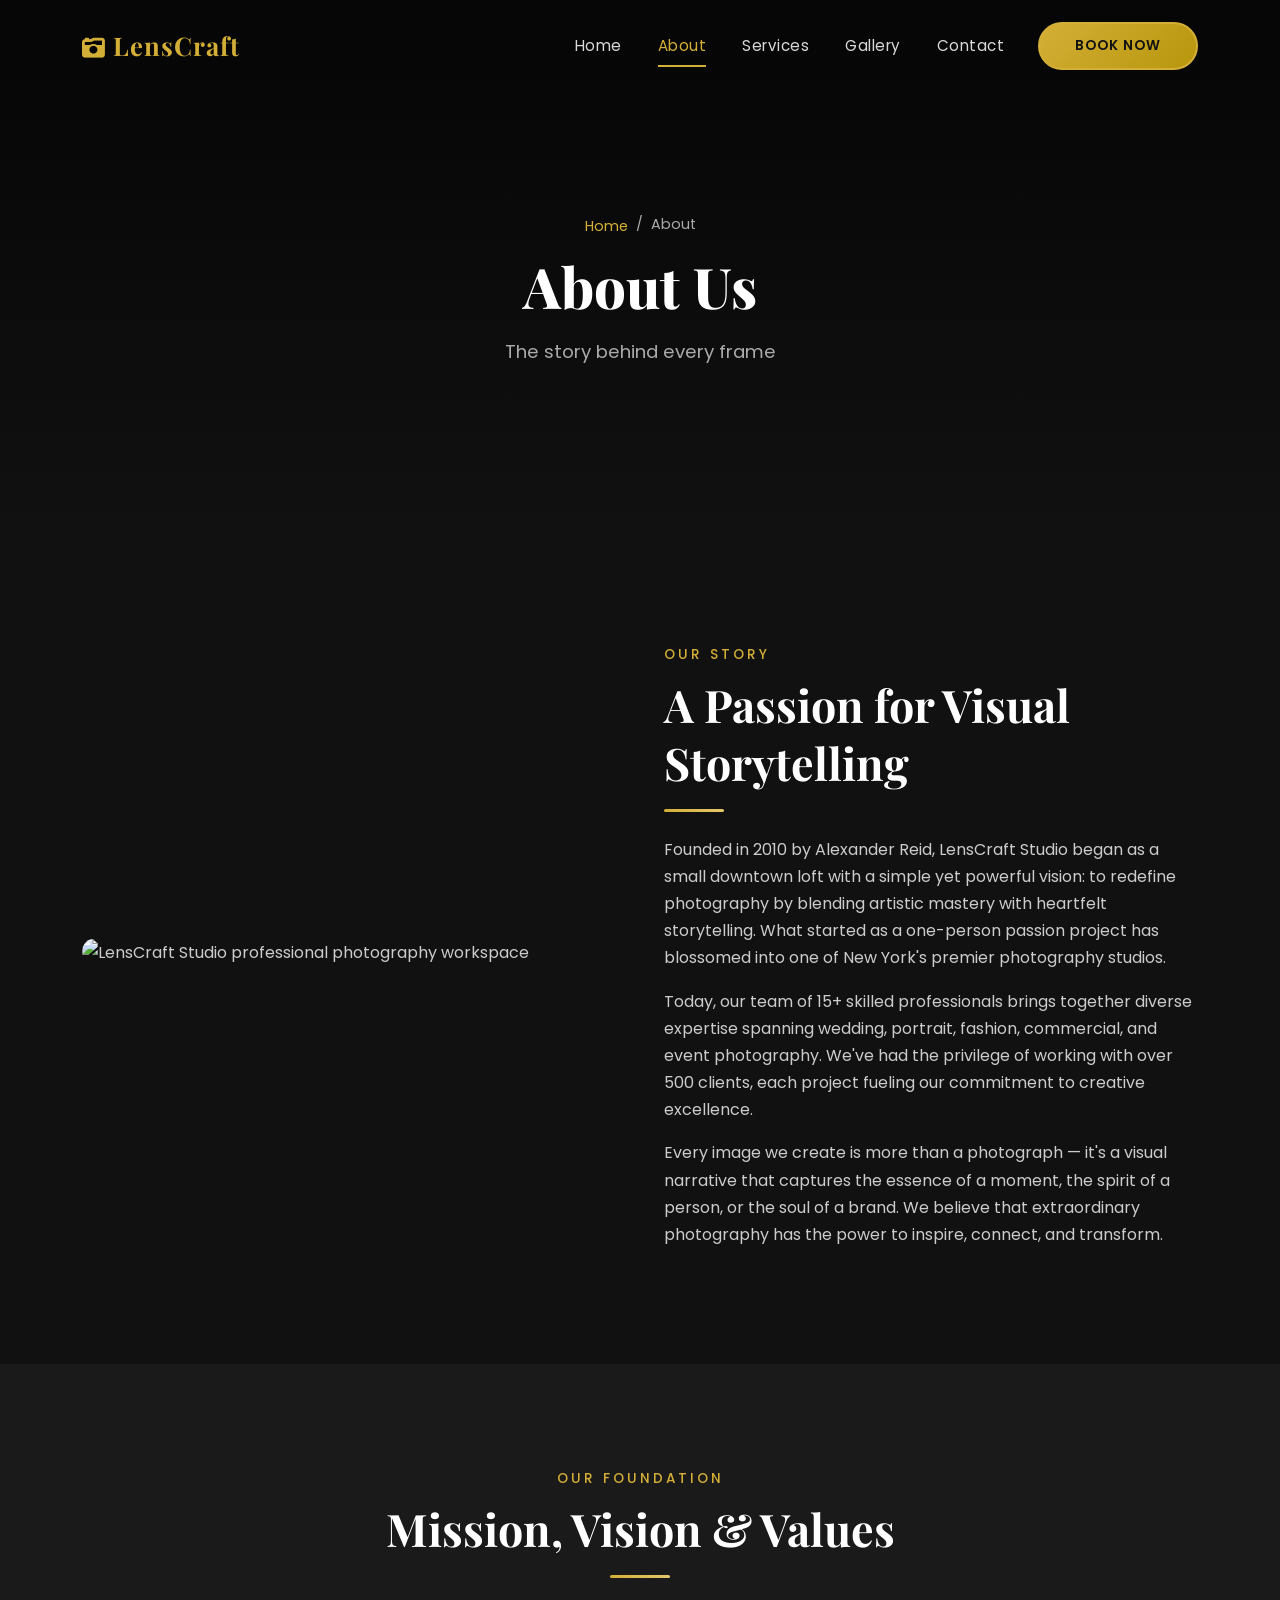
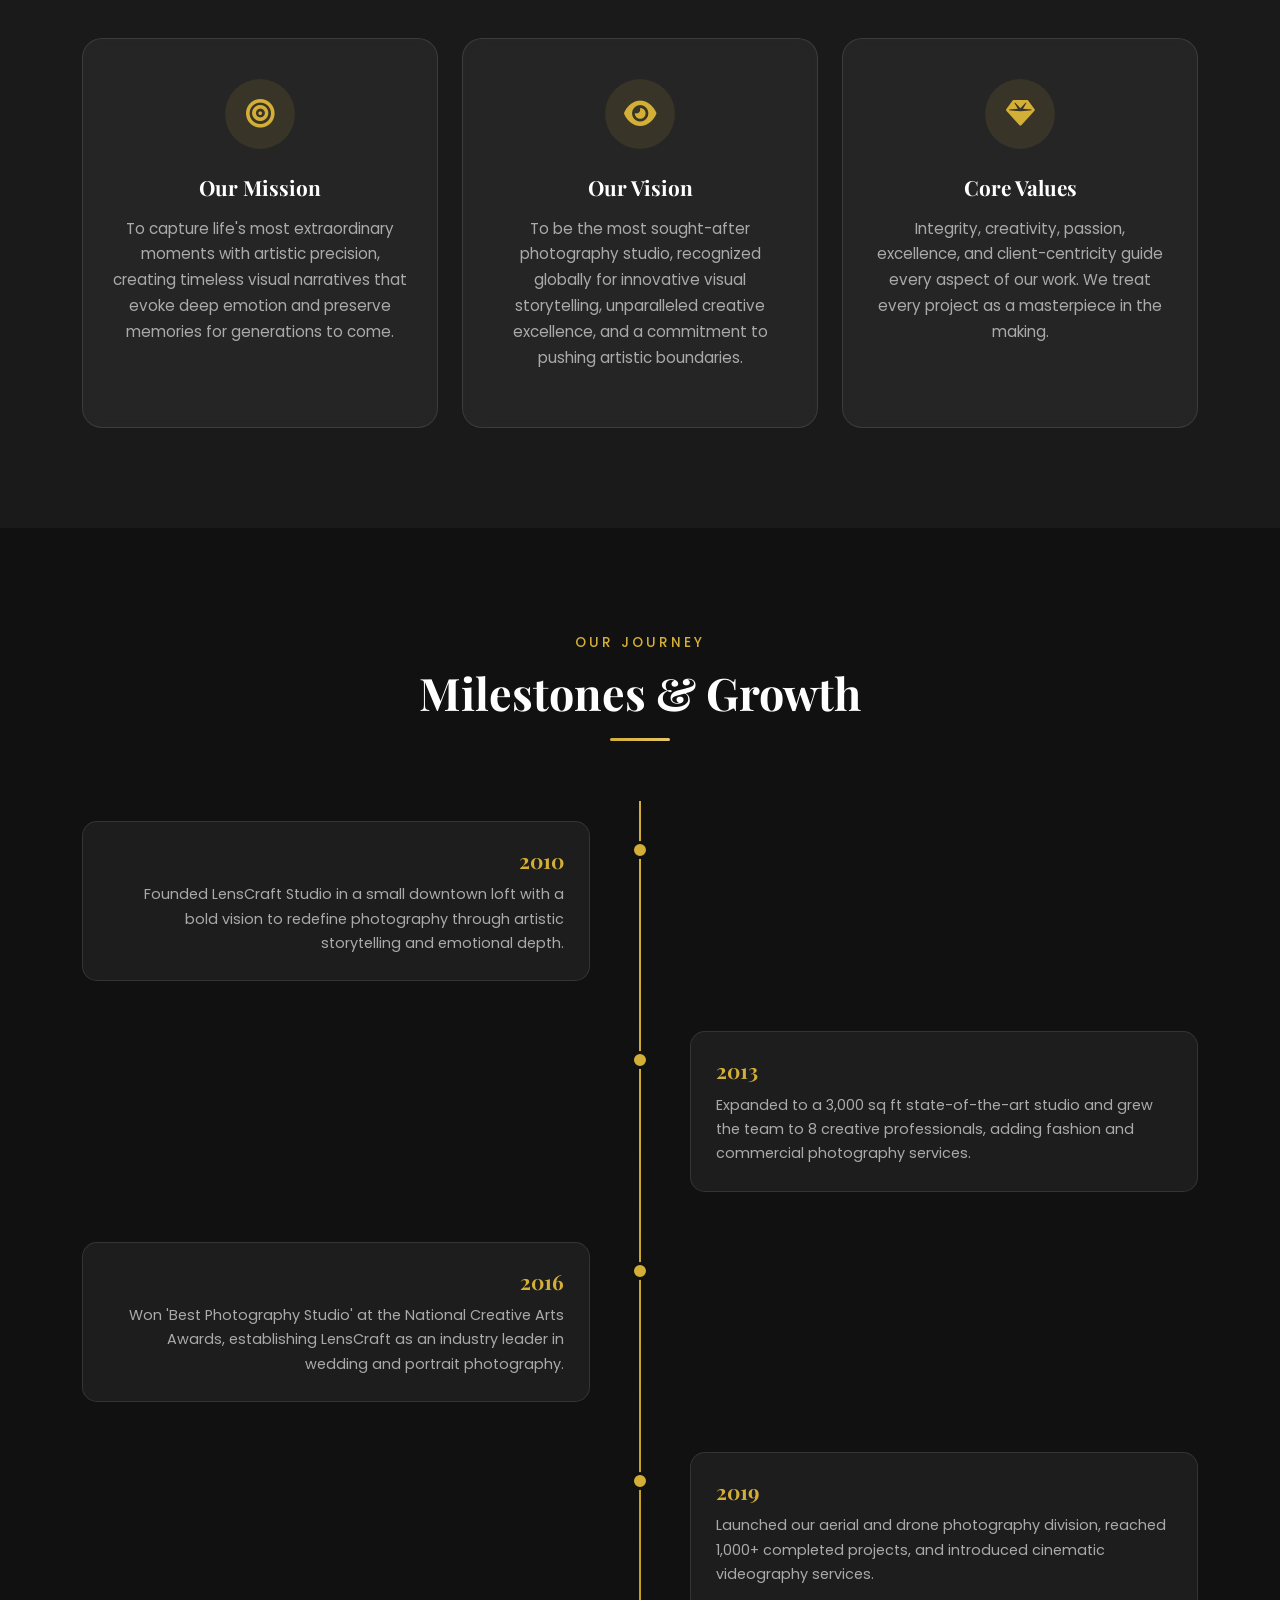
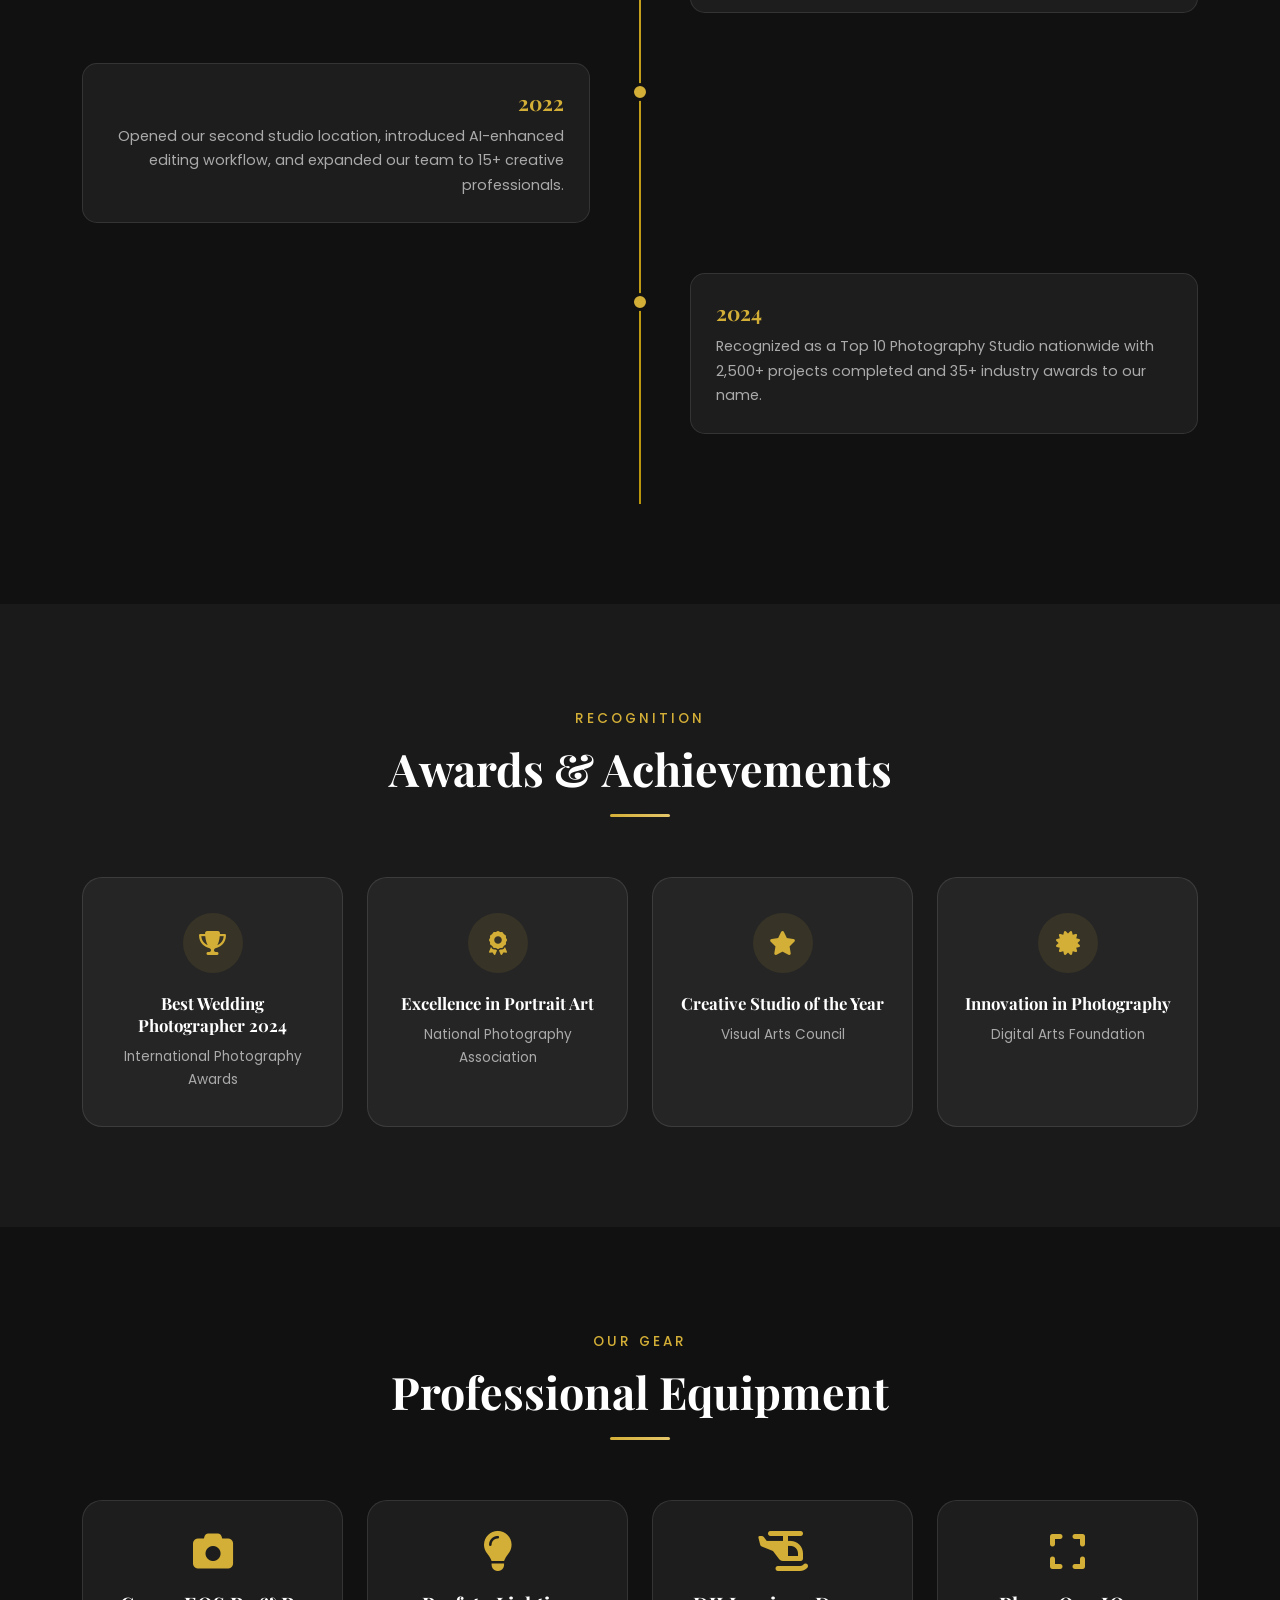
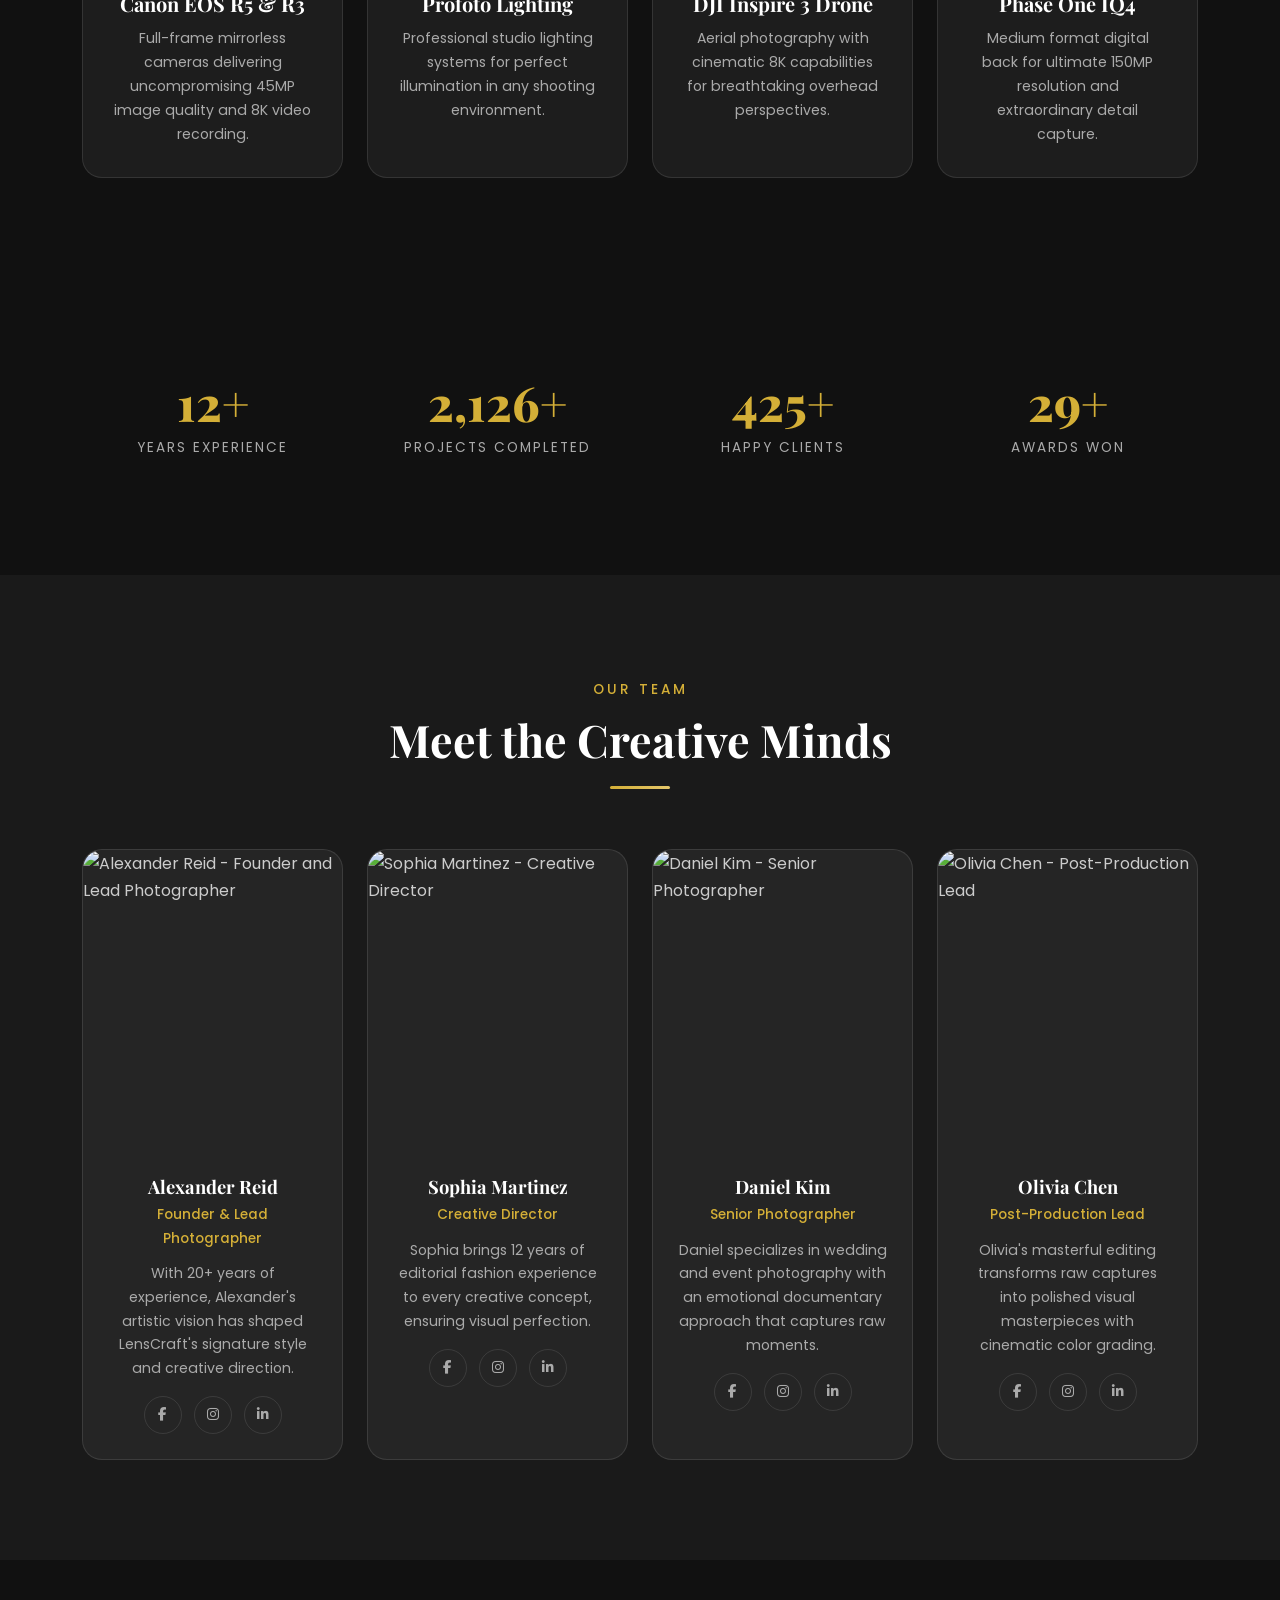
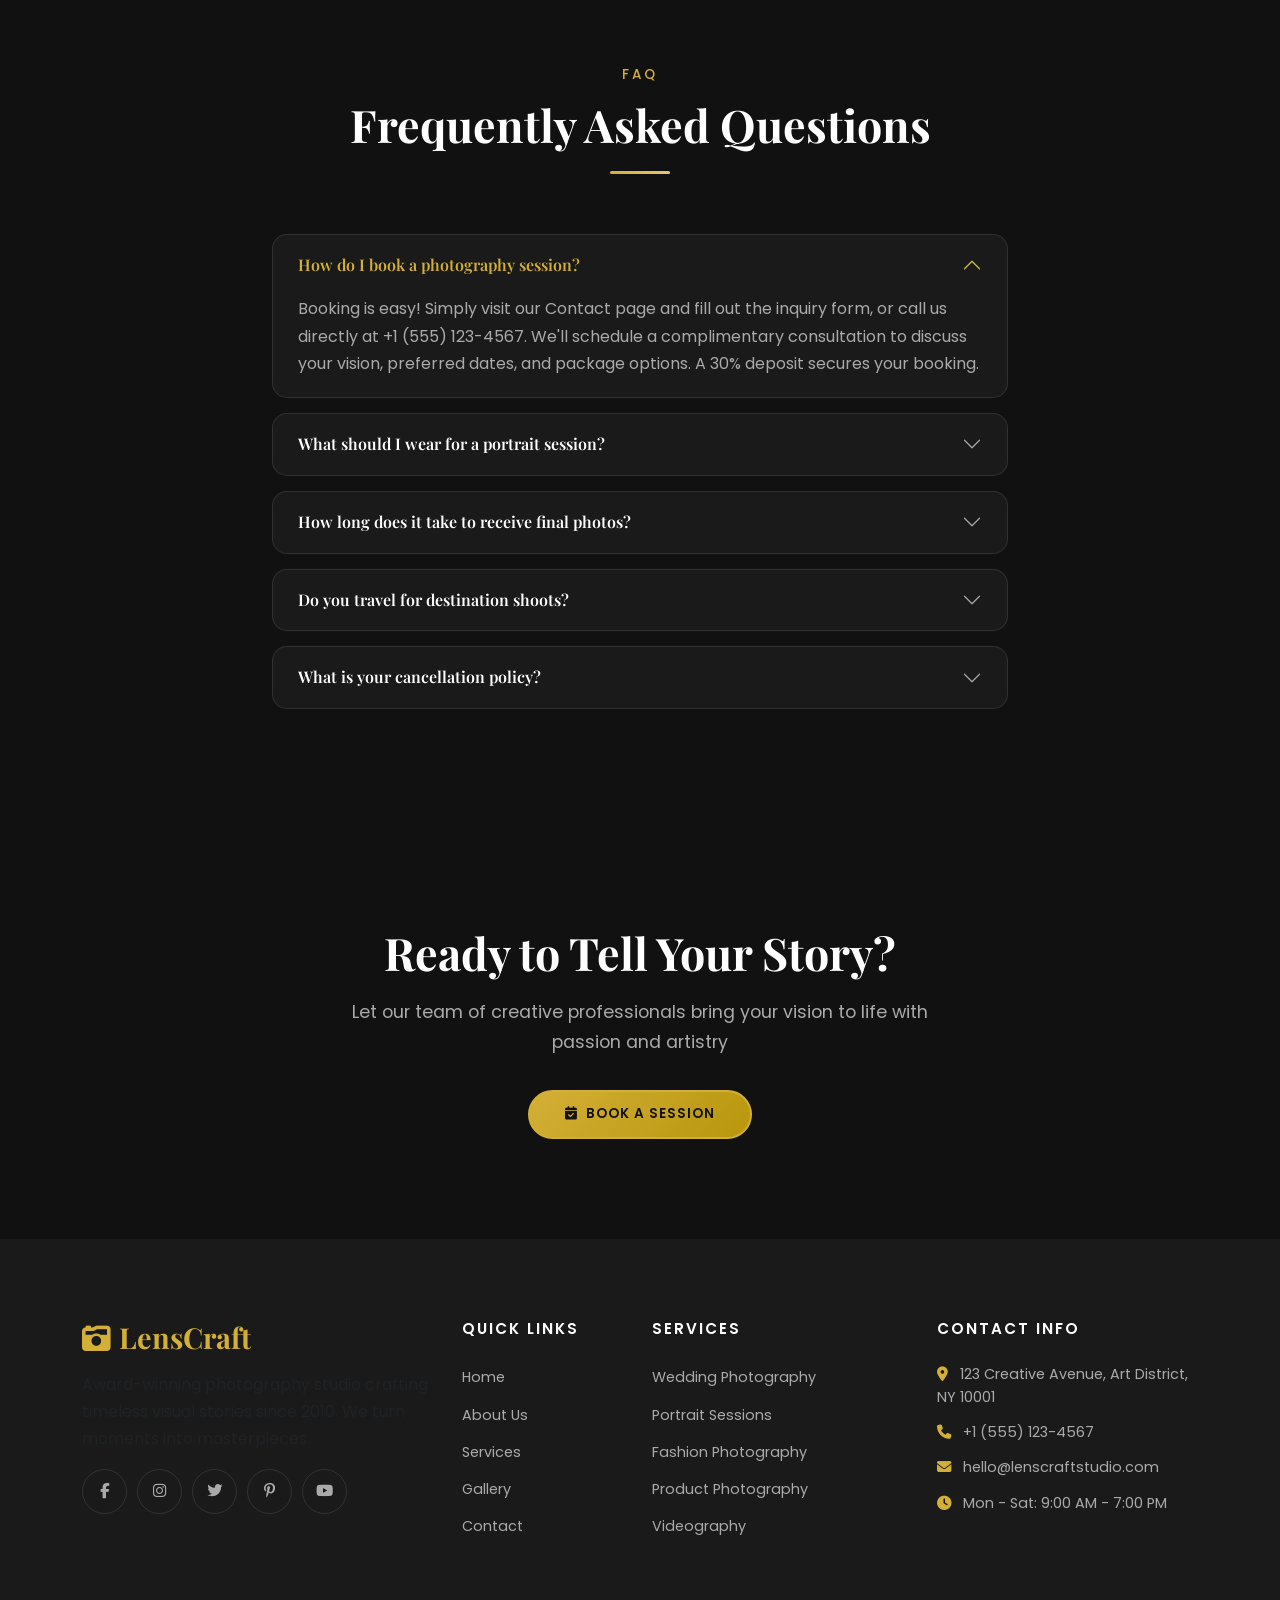
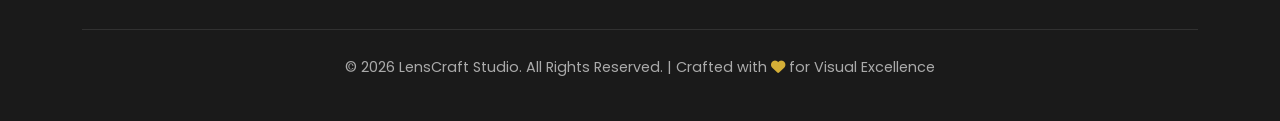
==== about.html @ 36d91181 "Initial commit" ====
<!DOCTYPE html>
<html lang="en">
<head>
    <meta charset="UTF-8">
    <meta name="viewport" content="width=device-width, initial-scale=1.0">
    <title>About Us | LensCraft Studio</title>
    <meta name="description" content="Learn about LensCraft Studio's journey, our passionate team, and our commitment to creating extraordinary visual stories through photography.">
    <meta property="og:title" content="About Us | LensCraft Studio">
    <meta property="og:description" content="Discover the passion, people, and artistry behind LensCraft Studio.">
    <meta property="og:type" content="website">
    <meta name="twitter:card" content="summary_large_image">
    <link rel="icon" type="image/png" href="images/favicon.png">
    <link href="https://cdn.jsdelivr.net/npm/bootstrap@5.3.3/dist/css/bootstrap.min.css" rel="stylesheet">
    <link href="https://cdnjs.cloudflare.com/ajax/libs/font-awesome/6.5.1/css/all.min.css" rel="stylesheet">
    <link href="https://cdn.jsdelivr.net/npm/bootstrap-icons@1.11.3/font/bootstrap-icons.min.css" rel="stylesheet">
    <link href="https://fonts.googleapis.com/css2?family=Playfair+Display:wght@400;500;600;700;800;900&family=Poppins:wght@300;400;500;600;700&display=swap" rel="stylesheet">
    <link rel="stylesheet" href="css/style.css">
    <link rel="stylesheet" href="css/responsive.css">
</head>
<body>

    <!-- Loading Screen -->
    <div id="loading-screen">
        <div class="loader-content">
            <div class="spinner"></div>
            <p class="loader-text">LensCraft Studio</p>
        </div>
    </div>

    <!-- Navigation -->
    <nav class="navbar navbar-expand-lg navbar-dark fixed-top main-navbar" id="mainNavbar">
        <div class="container">
            <a class="navbar-brand" href="index.html"><i class="fas fa-camera-retro me-2"></i>LensCraft</a>
            <button class="navbar-toggler border-0" type="button" data-bs-toggle="collapse" data-bs-target="#navbarNav" aria-controls="navbarNav" aria-expanded="false" aria-label="Toggle navigation">
                <span class="navbar-toggler-icon"></span>
            </button>
            <div class="collapse navbar-collapse" id="navbarNav">
                <ul class="navbar-nav ms-auto me-lg-3">
                    <li class="nav-item"><a class="nav-link" href="index.html">Home</a></li>
                    <li class="nav-item"><a class="nav-link" href="about.html">About</a></li>
                    <li class="nav-item"><a class="nav-link" href="services.html">Services</a></li>
                    <li class="nav-item"><a class="nav-link" href="gallery.html">Gallery</a></li>
                    <li class="nav-item"><a class="nav-link" href="contact.html">Contact</a></li>
                </ul>
                <a href="contact.html" class="btn btn-gold">Book Now</a>
            </div>
        </div>
    </nav>

    <!-- ======================== Page Hero ======================== -->
    <section class="page-hero" style="background-image: url('https://images.unsplash.com/photo-1554048612-b6a482bc67e5?w=1920&q=80');" aria-label="About page hero">
        <div class="hero-overlay"></div>
        <div class="hero-content">
            <nav class="page-breadcrumb" aria-label="Breadcrumb">
                <ol class="breadcrumb">
                    <li class="breadcrumb-item"><a href="index.html">Home</a></li>
                    <li class="breadcrumb-item active" aria-current="page">About</li>
                </ol>
            </nav>
            <h1 class="hero-title reveal">About Us</h1>
            <p class="hero-subtitle reveal reveal-delay-1">The story behind every frame</p>
        </div>
    </section>

    <!-- ======================== Studio Story ======================== -->
    <section class="section-padding">
        <div class="container">
            <div class="row align-items-center g-5">
                <div class="col-lg-6 reveal">
                    <div class="img-zoom-container">
                        <img src="https://images.unsplash.com/photo-1574717024653-61fd2cf4d44d?w=800&q=80" alt="LensCraft Studio professional photography workspace" class="img-fluid rounded">
                    </div>
                </div>
                <div class="col-lg-6 reveal reveal-delay-1">
                    <p class="section-subtitle">OUR STORY</p>
                    <h2 class="section-title">A Passion for Visual Storytelling</h2>
                    <div class="section-divider" style="margin: 15px 0;"></div>
                    <p class="mt-4">Founded in 2010 by Alexander Reid, LensCraft Studio began as a small downtown loft with a simple yet powerful vision: to redefine photography by blending artistic mastery with heartfelt storytelling. What started as a one-person passion project has blossomed into one of New York's premier photography studios.</p>
                    <p>Today, our team of 15+ skilled professionals brings together diverse expertise spanning wedding, portrait, fashion, commercial, and event photography. We've had the privilege of working with over 500 clients, each project fueling our commitment to creative excellence.</p>
                    <p>Every image we create is more than a photograph — it's a visual narrative that captures the essence of a moment, the spirit of a person, or the soul of a brand. We believe that extraordinary photography has the power to inspire, connect, and transform.</p>
                </div>
            </div>
        </div>
    </section>

    <!-- ======================== Mission, Vision, Values ======================== -->
    <section class="section-padding bg-darker-section">
        <div class="container">
            <div class="section-header">
                <p class="section-subtitle reveal">OUR FOUNDATION</p>
                <h2 class="section-title reveal">Mission, Vision & Values</h2>
                <div class="section-divider reveal"></div>
            </div>
            <div class="row g-4">
                <div class="col-lg-4 reveal reveal-delay-1">
                    <div class="glass-card text-center">
                        <div class="card-icon mx-auto"><i class="fas fa-bullseye"></i></div>
                        <h5>Our Mission</h5>
                        <p>To capture life's most extraordinary moments with artistic precision, creating timeless visual narratives that evoke deep emotion and preserve memories for generations to come.</p>
                    </div>
                </div>
                <div class="col-lg-4 reveal reveal-delay-2">
                    <div class="glass-card text-center">
                        <div class="card-icon mx-auto"><i class="fas fa-eye"></i></div>
                        <h5>Our Vision</h5>
                        <p>To be the most sought-after photography studio, recognized globally for innovative visual storytelling, unparalleled creative excellence, and a commitment to pushing artistic boundaries.</p>
                    </div>
                </div>
                <div class="col-lg-4 reveal reveal-delay-3">
                    <div class="glass-card text-center">
                        <div class="card-icon mx-auto"><i class="fas fa-gem"></i></div>
                        <h5>Core Values</h5>
                        <p>Integrity, creativity, passion, excellence, and client-centricity guide every aspect of our work. We treat every project as a masterpiece in the making.</p>
                    </div>
                </div>
            </div>
        </div>
    </section>

    <!-- ======================== Company Timeline ======================== -->
    <section class="section-padding">
        <div class="container">
            <div class="section-header">
                <p class="section-subtitle reveal">OUR JOURNEY</p>
                <h2 class="section-title reveal">Milestones & Growth</h2>
                <div class="section-divider reveal"></div>
            </div>
            <div class="timeline">
                <div class="timeline-item reveal">
                    <div class="timeline-dot"></div>
                    <div class="timeline-content">
                        <h4 class="timeline-year">2010</h4>
                        <p>Founded LensCraft Studio in a small downtown loft with a bold vision to redefine photography through artistic storytelling and emotional depth.</p>
                    </div>
                </div>
                <div class="timeline-item reveal">
                    <div class="timeline-dot"></div>
                    <div class="timeline-content">
                        <h4 class="timeline-year">2013</h4>
                        <p>Expanded to a 3,000 sq ft state-of-the-art studio and grew the team to 8 creative professionals, adding fashion and commercial photography services.</p>
                    </div>
                </div>
                <div class="timeline-item reveal">
                    <div class="timeline-dot"></div>
                    <div class="timeline-content">
                        <h4 class="timeline-year">2016</h4>
                        <p>Won 'Best Photography Studio' at the National Creative Arts Awards, establishing LensCraft as an industry leader in wedding and portrait photography.</p>
                    </div>
                </div>
                <div class="timeline-item reveal">
                    <div class="timeline-dot"></div>
                    <div class="timeline-content">
                        <h4 class="timeline-year">2019</h4>
                        <p>Launched our aerial and drone photography division, reached 1,000+ completed projects, and introduced cinematic videography services.</p>
                    </div>
                </div>
                <div class="timeline-item reveal">
                    <div class="timeline-dot"></div>
                    <div class="timeline-content">
                        <h4 class="timeline-year">2022</h4>
                        <p>Opened our second studio location, introduced AI-enhanced editing workflow, and expanded our team to 15+ creative professionals.</p>
                    </div>
                </div>
                <div class="timeline-item reveal">
                    <div class="timeline-dot"></div>
                    <div class="timeline-content">
                        <h4 class="timeline-year">2024</h4>
                        <p>Recognized as a Top 10 Photography Studio nationwide with 2,500+ projects completed and 35+ industry awards to our name.</p>
                    </div>
                </div>
            </div>
        </div>
    </section>

    <!-- ======================== Awards & Achievements ======================== -->
    <section class="section-padding bg-darker-section">
        <div class="container">
            <div class="section-header">
                <p class="section-subtitle reveal">RECOGNITION</p>
                <h2 class="section-title reveal">Awards & Achievements</h2>
                <div class="section-divider reveal"></div>
            </div>
            <div class="row g-4">
                <div class="col-lg-3 col-md-6 reveal reveal-delay-1">
                    <div class="award-card">
                        <div class="award-icon"><i class="fas fa-trophy"></i></div>
                        <h5>Best Wedding Photographer 2024</h5>
                        <p>International Photography Awards</p>
                    </div>
                </div>
                <div class="col-lg-3 col-md-6 reveal reveal-delay-2">
                    <div class="award-card">
                        <div class="award-icon"><i class="fas fa-award"></i></div>
                        <h5>Excellence in Portrait Art</h5>
                        <p>National Photography Association</p>
                    </div>
                </div>
                <div class="col-lg-3 col-md-6 reveal reveal-delay-3">
                    <div class="award-card">
                        <div class="award-icon"><i class="fas fa-star"></i></div>
                        <h5>Creative Studio of the Year</h5>
                        <p>Visual Arts Council</p>
                    </div>
                </div>
                <div class="col-lg-3 col-md-6 reveal reveal-delay-4">
                    <div class="award-card">
                        <div class="award-icon"><i class="fas fa-certificate"></i></div>
                        <h5>Innovation in Photography</h5>
                        <p>Digital Arts Foundation</p>
                    </div>
                </div>
            </div>
        </div>
    </section>

    <!-- ======================== Equipment Showcase ======================== -->
    <section class="section-padding">
        <div class="container">
            <div class="section-header">
                <p class="section-subtitle reveal">OUR GEAR</p>
                <h2 class="section-title reveal">Professional Equipment</h2>
                <div class="section-divider reveal"></div>
            </div>
            <div class="row g-4">
                <div class="col-lg-3 col-md-6 reveal reveal-delay-1">
                    <div class="equipment-card">
                        <i class="fas fa-camera"></i>
                        <h5>Canon EOS R5 & R3</h5>
                        <p>Full-frame mirrorless cameras delivering uncompromising 45MP image quality and 8K video recording.</p>
                    </div>
                </div>
                <div class="col-lg-3 col-md-6 reveal reveal-delay-2">
                    <div class="equipment-card">
                        <i class="fas fa-lightbulb"></i>
                        <h5>Profoto Lighting</h5>
                        <p>Professional studio lighting systems for perfect illumination in any shooting environment.</p>
                    </div>
                </div>
                <div class="col-lg-3 col-md-6 reveal reveal-delay-3">
                    <div class="equipment-card">
                        <i class="fas fa-helicopter"></i>
                        <h5>DJI Inspire 3 Drone</h5>
                        <p>Aerial photography with cinematic 8K capabilities for breathtaking overhead perspectives.</p>
                    </div>
                </div>
                <div class="col-lg-3 col-md-6 reveal reveal-delay-4">
                    <div class="equipment-card">
                        <i class="fas fa-expand"></i>
                        <h5>Phase One IQ4</h5>
                        <p>Medium format digital back for ultimate 150MP resolution and extraordinary detail capture.</p>
                    </div>
                </div>
            </div>
        </div>
    </section>

    <!-- ======================== Statistics ======================== -->
    <section class="counter-section section-padding" style="background-image: url('https://images.unsplash.com/photo-1505739998589-00fc462bc0cf?w=1920&q=80');">
        <div class="hero-overlay"></div>
        <div class="container">
            <div class="row g-4">
                <div class="col-lg-3 col-6">
                    <div class="counter-box">
                        <h3 class="counter-number" data-target="15" data-suffix="+">0+</h3>
                        <p class="counter-label">Years Experience</p>
                    </div>
                </div>
                <div class="col-lg-3 col-6">
                    <div class="counter-box">
                        <h3 class="counter-number" data-target="2500" data-suffix="+">0+</h3>
                        <p class="counter-label">Projects Completed</p>
                    </div>
                </div>
                <div class="col-lg-3 col-6">
                    <div class="counter-box">
                        <h3 class="counter-number" data-target="500" data-suffix="+">0+</h3>
                        <p class="counter-label">Happy Clients</p>
                    </div>
                </div>
                <div class="col-lg-3 col-6">
                    <div class="counter-box">
                        <h3 class="counter-number" data-target="35" data-suffix="+">0+</h3>
                        <p class="counter-label">Awards Won</p>
                    </div>
                </div>
            </div>
        </div>
    </section>

    <!-- ======================== Team Section ======================== -->
    <section class="section-padding bg-darker-section">
        <div class="container">
            <div class="section-header">
                <p class="section-subtitle reveal">OUR TEAM</p>
                <h2 class="section-title reveal">Meet the Creative Minds</h2>
                <div class="section-divider reveal"></div>
            </div>
            <div class="row g-4">
                <div class="col-lg-3 col-md-6 reveal reveal-delay-1">
                    <div class="team-card">
                        <div class="team-img-wrapper">
                            <img src="https://images.unsplash.com/photo-1560250097-0b93528c311a?w=400&q=80" alt="Alexander Reid - Founder and Lead Photographer">
                        </div>
                        <div class="team-info">
                            <h5>Alexander Reid</h5>
                            <p class="team-role">Founder & Lead Photographer</p>
                            <p>With 20+ years of experience, Alexander's artistic vision has shaped LensCraft's signature style and creative direction.</p>
                            <div class="team-social">
                                <a href="#" aria-label="Facebook"><i class="fab fa-facebook-f"></i></a>
                                <a href="#" aria-label="Instagram"><i class="fab fa-instagram"></i></a>
                                <a href="#" aria-label="LinkedIn"><i class="fab fa-linkedin-in"></i></a>
                            </div>
                        </div>
                    </div>
                </div>
                <div class="col-lg-3 col-md-6 reveal reveal-delay-2">
                    <div class="team-card">
                        <div class="team-img-wrapper">
                            <img src="https://images.unsplash.com/photo-1573496359142-b8d87734a5a2?w=400&q=80" alt="Sophia Martinez - Creative Director">
                        </div>
                        <div class="team-info">
                            <h5>Sophia Martinez</h5>
                            <p class="team-role">Creative Director</p>
                            <p>Sophia brings 12 years of editorial fashion experience to every creative concept, ensuring visual perfection.</p>
                            <div class="team-social">
                                <a href="#" aria-label="Facebook"><i class="fab fa-facebook-f"></i></a>
                                <a href="#" aria-label="Instagram"><i class="fab fa-instagram"></i></a>
                                <a href="#" aria-label="LinkedIn"><i class="fab fa-linkedin-in"></i></a>
                            </div>
                        </div>
                    </div>
                </div>
                <div class="col-lg-3 col-md-6 reveal reveal-delay-3">
                    <div class="team-card">
                        <div class="team-img-wrapper">
                            <img src="https://images.unsplash.com/photo-1472099645785-5658abf4ff4e?w=400&q=80" alt="Daniel Kim - Senior Photographer">
                        </div>
                        <div class="team-info">
                            <h5>Daniel Kim</h5>
                            <p class="team-role">Senior Photographer</p>
                            <p>Daniel specializes in wedding and event photography with an emotional documentary approach that captures raw moments.</p>
                            <div class="team-social">
                                <a href="#" aria-label="Facebook"><i class="fab fa-facebook-f"></i></a>
                                <a href="#" aria-label="Instagram"><i class="fab fa-instagram"></i></a>
                                <a href="#" aria-label="LinkedIn"><i class="fab fa-linkedin-in"></i></a>
                            </div>
                        </div>
                    </div>
                </div>
                <div class="col-lg-3 col-md-6 reveal reveal-delay-4">
                    <div class="team-card">
                        <div class="team-img-wrapper">
                            <img src="https://images.unsplash.com/photo-1580489944761-15a19d654956?w=400&q=80" alt="Olivia Chen - Post-Production Lead">
                        </div>
                        <div class="team-info">
                            <h5>Olivia Chen</h5>
                            <p class="team-role">Post-Production Lead</p>
                            <p>Olivia's masterful editing transforms raw captures into polished visual masterpieces with cinematic color grading.</p>
                            <div class="team-social">
                                <a href="#" aria-label="Facebook"><i class="fab fa-facebook-f"></i></a>
                                <a href="#" aria-label="Instagram"><i class="fab fa-instagram"></i></a>
                                <a href="#" aria-label="LinkedIn"><i class="fab fa-linkedin-in"></i></a>
                            </div>
                        </div>
                    </div>
                </div>
            </div>
        </div>
    </section>

    <!-- ======================== FAQ Section ======================== -->
    <section class="section-padding">
        <div class="container">
            <div class="section-header">
                <p class="section-subtitle reveal">FAQ</p>
                <h2 class="section-title reveal">Frequently Asked Questions</h2>
                <div class="section-divider reveal"></div>
            </div>
            <div class="row justify-content-center">
                <div class="col-lg-8">
                    <div class="accordion faq-accordion reveal" id="aboutFAQ">
                        <div class="accordion-item">
                            <h2 class="accordion-header"><button class="accordion-button" type="button" data-bs-toggle="collapse" data-bs-target="#faq1" aria-expanded="true">How do I book a photography session?</button></h2>
                            <div id="faq1" class="accordion-collapse collapse show" data-bs-parent="#aboutFAQ">
                                <div class="accordion-body">Booking is easy! Simply visit our Contact page and fill out the inquiry form, or call us directly at +1 (555) 123-4567. We'll schedule a complimentary consultation to discuss your vision, preferred dates, and package options. A 30% deposit secures your booking.</div>
                            </div>
                        </div>
                        <div class="accordion-item">
                            <h2 class="accordion-header"><button class="accordion-button collapsed" type="button" data-bs-toggle="collapse" data-bs-target="#faq2">What should I wear for a portrait session?</button></h2>
                            <div id="faq2" class="accordion-collapse collapse" data-bs-parent="#aboutFAQ">
                                <div class="accordion-body">We recommend solid colors or subtle patterns that complement your skin tone. Avoid large logos and busy prints. Bring 2-3 outfit options for variety. We also provide a detailed style guide and offer wardrobe consultation for premium packages.</div>
                            </div>
                        </div>
                        <div class="accordion-item">
                            <h2 class="accordion-header"><button class="accordion-button collapsed" type="button" data-bs-toggle="collapse" data-bs-target="#faq3">How long does it take to receive final photos?</button></h2>
                            <div id="faq3" class="accordion-collapse collapse" data-bs-parent="#aboutFAQ">
                                <div class="accordion-body">Portrait and product sessions are typically delivered within 2-3 weeks. Wedding and event coverage takes 4-6 weeks for full gallery delivery. Luxury packages include a same-day preview of select images. Rush delivery is available for an additional fee.</div>
                            </div>
                        </div>
                        <div class="accordion-item">
                            <h2 class="accordion-header"><button class="accordion-button collapsed" type="button" data-bs-toggle="collapse" data-bs-target="#faq4">Do you travel for destination shoots?</button></h2>
                            <div id="faq4" class="accordion-collapse collapse" data-bs-parent="#aboutFAQ">
                                <div class="accordion-body">Absolutely! We love destination shoots and have photographed across the US and internationally. Travel fees are calculated based on location and duration. We handle all logistics so you can focus on enjoying the experience.</div>
                            </div>
                        </div>
                        <div class="accordion-item">
                            <h2 class="accordion-header"><button class="accordion-button collapsed" type="button" data-bs-toggle="collapse" data-bs-target="#faq5">What is your cancellation policy?</button></h2>
                            <div id="faq5" class="accordion-collapse collapse" data-bs-parent="#aboutFAQ">
                                <div class="accordion-body">Cancellations made 30+ days before the session receive a full refund minus the non-refundable deposit. Cancellations within 14-30 days receive a 50% refund. We offer free rescheduling up to 7 days prior to the session date, subject to availability.</div>
                            </div>
                        </div>
                    </div>
                </div>
            </div>
        </div>
    </section>

    <!-- ======================== CTA Section ======================== -->
    <section class="cta-section" style="background-image: url('https://images.unsplash.com/photo-1492691527719-9d1e07e534b4?w=1920&q=80');">
        <div class="hero-overlay"></div>
        <div class="cta-content">
            <h2 class="reveal">Ready to Tell Your Story?</h2>
            <p class="reveal reveal-delay-1">Let our team of creative professionals bring your vision to life with passion and artistry</p>
            <div class="reveal reveal-delay-2">
                <a href="contact.html" class="btn btn-gold"><i class="fas fa-calendar-check me-2"></i>Book a Session</a>
            </div>
        </div>
    </section>

    <!-- Footer -->
    <footer class="main-footer">
        <div class="container">
            <div class="row">
                <div class="col-lg-4 col-md-6 mb-4">
                    <h3 class="footer-brand"><i class="fas fa-camera-retro me-2"></i>LensCraft</h3>
                    <p class="text-muted">Award-winning photography studio crafting timeless visual stories since 2010. We turn moments into masterpieces.</p>
                    <div class="footer-social mt-3">
                        <a href="#" aria-label="Facebook"><i class="fab fa-facebook-f"></i></a>
                        <a href="#" aria-label="Instagram"><i class="fab fa-instagram"></i></a>
                        <a href="#" aria-label="Twitter"><i class="fab fa-twitter"></i></a>
                        <a href="#" aria-label="Pinterest"><i class="fab fa-pinterest-p"></i></a>
                        <a href="#" aria-label="YouTube"><i class="fab fa-youtube"></i></a>
                    </div>
                </div>
                <div class="col-lg-2 col-md-6 mb-4">
                    <h5 class="footer-heading">Quick Links</h5>
                    <ul class="list-unstyled footer-links">
                        <li><a href="index.html">Home</a></li>
                        <li><a href="about.html">About Us</a></li>
                        <li><a href="services.html">Services</a></li>
                        <li><a href="gallery.html">Gallery</a></li>
                        <li><a href="contact.html">Contact</a></li>
                    </ul>
                </div>
                <div class="col-lg-3 col-md-6 mb-4">
                    <h5 class="footer-heading">Services</h5>
                    <ul class="list-unstyled footer-links">
                        <li><a href="services.html">Wedding Photography</a></li>
                        <li><a href="services.html">Portrait Sessions</a></li>
                        <li><a href="services.html">Fashion Photography</a></li>
                        <li><a href="services.html">Product Photography</a></li>
                        <li><a href="services.html">Videography</a></li>
                    </ul>
                </div>
                <div class="col-lg-3 col-md-6 mb-4">
                    <h5 class="footer-heading">Contact Info</h5>
                    <ul class="list-unstyled footer-contact">
                        <li><i class="fas fa-map-marker-alt me-2 gold-text"></i> 123 Creative Avenue, Art District, NY 10001</li>
                        <li><i class="fas fa-phone me-2 gold-text"></i> +1 (555) 123-4567</li>
                        <li><i class="fas fa-envelope me-2 gold-text"></i> hello@lenscraftstudio.com</li>
                        <li><i class="fas fa-clock me-2 gold-text"></i> Mon - Sat: 9:00 AM - 7:00 PM</li>
                    </ul>
                </div>
            </div>
            <div class="footer-bottom text-center">
                <p>&copy; 2026 LensCraft Studio. All Rights Reserved. | Crafted with <i class="fas fa-heart gold-text"></i> for Visual Excellence</p>
            </div>
        </div>
    </footer>

    <button id="backToTop" class="back-to-top" aria-label="Back to top"><i class="fas fa-arrow-up"></i></button>
    <script src="https://cdn.jsdelivr.net/npm/bootstrap@5.3.3/dist/js/bootstrap.bundle.min.js"></script>
    <script src="js/script.js"></script>
</body>
</html>
---- css/style.css ----
/* ============================================================
   LensCraft Studio - Premium Photography Website
   Main Stylesheet | style.css
   Design: Dark luxury theme with gold accents & glassmorphism
   ============================================================ */

/* ========================
   CSS Custom Properties
   ======================== */
:root {
    --bg-primary: #111111;
    --bg-secondary: #1A1A1A;
    --bg-tertiary: #222222;
    --gold: #D4AF37;
    --gold-light: #E5C76B;
    --gold-dark: #B8960C;
    --white: #FFFFFF;
    --light: #F8F9FA;
    --text-muted: #AAAAAA;
    --text-body: #CCCCCC;
    --glass-bg: rgba(255, 255, 255, 0.05);
    --glass-border: rgba(255, 255, 255, 0.1);
    --transition: all 0.4s cubic-bezier(0.25, 0.46, 0.45, 0.94);
    --shadow-gold: 0 4px 30px rgba(212, 175, 55, 0.15);
    --shadow-lg: 0 20px 60px rgba(0, 0, 0, 0.3);
}

/* ========================
   Reset & Base Styles
   ======================== */
*,
*::before,
*::after {
    box-sizing: border-box;
    margin: 0;
    padding: 0;
}

html {
    scroll-behavior: smooth;
}

/* Custom Scrollbar */
::-webkit-scrollbar {
    width: 8px;
}

::-webkit-scrollbar-track {
    background: var(--bg-primary);
}

::-webkit-scrollbar-thumb {
    background: var(--gold);
    border-radius: 10px;
}

::-webkit-scrollbar-thumb:hover {
    background: var(--gold-light);
}

body {
    font-family: 'Poppins', sans-serif;
    background-color: var(--bg-primary);
    color: var(--text-body);
    line-height: 1.7;
    overflow-x: hidden;
}

a {
    text-decoration: none;
    color: var(--gold);
    transition: var(--transition);
}

a:hover {
    color: var(--gold-light);
}

img {
    max-width: 100%;
    height: auto;
}

/* ========================
   Loading Screen
   ======================== */
#loading-screen {
    position: fixed;
    top: 0;
    left: 0;
    width: 100%;
    height: 100%;
    background: var(--bg-primary);
    display: flex;
    justify-content: center;
    align-items: center;
    z-index: 9999;
    transition: opacity 0.5s ease, visibility 0.5s ease;
}

#loading-screen.loaded {
    opacity: 0;
    visibility: hidden;
}

.loader-content {
    text-align: center;
}

.spinner {
    width: 45px;
    height: 45px;
    border: 3px solid var(--glass-border);
    border-top-color: var(--gold);
    border-radius: 50%;
    animation: spin 0.8s linear infinite;
    margin: 0 auto 20px;
}

.loader-text {
    font-family: 'Playfair Display', serif;
    font-size: 1.4rem;
    color: var(--gold);
    letter-spacing: 3px;
    font-weight: 600;
}

/* ========================
   Typography
   ======================== */
h1, h2, h3, h4, h5, h6 {
    font-family: 'Playfair Display', serif;
    font-weight: 700;
    color: var(--white);
    line-height: 1.3;
}

.section-subtitle {
    text-transform: uppercase;
    letter-spacing: 3px;
    color: var(--gold);
    font-size: 0.85rem;
    font-family: 'Poppins', sans-serif;
    font-weight: 500;
    margin-bottom: 10px;
    display: inline-block;
}

.section-title {
    font-size: 2.8rem;
    margin-bottom: 1rem;
}

.gold-text {
    color: var(--gold) !important;
}

.text-gradient {
    background: linear-gradient(135deg, var(--gold), var(--gold-light));
    -webkit-background-clip: text;
    -webkit-text-fill-color: transparent;
    background-clip: text;
}

/* ========================
   Navbar
   ======================== */
.main-navbar {
    background: transparent;
    padding: 1.2rem 0;
    transition: var(--transition);
    border-bottom: 1px solid transparent;
}

.main-navbar.scrolled {
    background: rgba(17, 17, 17, 0.95) !important;
    backdrop-filter: blur(20px);
    -webkit-backdrop-filter: blur(20px);
    padding: 0.6rem 0;
    box-shadow: 0 5px 30px rgba(0, 0, 0, 0.3);
    border-bottom: 1px solid var(--glass-border);
}

.navbar-brand {
    color: var(--gold) !important;
    font-size: 1.6rem;
    font-family: 'Playfair Display', serif;
    font-weight: 700;
    letter-spacing: 1px;
}

.navbar-brand i {
    font-size: 1.4rem;
}

.nav-link {
    color: rgba(255, 255, 255, 0.85) !important;
    font-weight: 400;
    font-size: 0.95rem;
    letter-spacing: 0.5px;
    padding: 8px 18px !important;
    position: relative;
    transition: var(--transition);
}

.nav-link::after {
    content: '';
    position: absolute;
    bottom: 0;
    left: 18px;
    right: 18px;
    height: 2px;
    background: var(--gold);
    transform: scaleX(0);
    transform-origin: right;
    transition: transform 0.4s ease;
}

.nav-link:hover::after,
.nav-link.active::after {
    transform: scaleX(1);
    transform-origin: left;
}

.nav-link:hover,
.nav-link.active {
    color: var(--gold) !important;
}

.navbar-toggler:focus {
    box-shadow: none;
}

/* ========================
   Buttons
   ======================== */
.btn-gold {
    background: linear-gradient(135deg, var(--gold), var(--gold-dark));
    color: var(--bg-primary) !important;
    padding: 12px 35px;
    border-radius: 50px;
    font-weight: 600;
    letter-spacing: 1px;
    text-transform: uppercase;
    font-size: 0.85rem;
    border: 2px solid var(--gold);
    transition: var(--transition);
    display: inline-block;
    position: relative;
    overflow: hidden;
}

.btn-gold:hover {
    transform: translateY(-3px);
    box-shadow: 0 8px 30px rgba(212, 175, 55, 0.4);
    background: linear-gradient(135deg, var(--gold-light), var(--gold));
    color: var(--bg-primary) !important;
}

.btn-gold-outline {
    background: transparent;
    color: var(--gold) !important;
    padding: 12px 35px;
    border-radius: 50px;
    font-weight: 600;
    letter-spacing: 1px;
    text-transform: uppercase;
    font-size: 0.85rem;
    border: 2px solid var(--gold);
    transition: var(--transition);
    display: inline-block;
}

.btn-gold-outline:hover {
    background: var(--gold);
    color: var(--bg-primary) !important;
    transform: translateY(-3px);
    box-shadow: 0 8px 30px rgba(212, 175, 55, 0.4);
}

/* ========================
   Hero Section
   ======================== */
.hero-section {
    min-height: 100vh;
    position: relative;
    display: flex;
    align-items: center;
    justify-content: center;
    background-size: cover;
    background-position: center;
    background-repeat: no-repeat;
    background-attachment: fixed;
    text-align: center;
}

.hero-overlay {
    position: absolute;
    top: 0;
    left: 0;
    width: 100%;
    height: 100%;
    background: linear-gradient(
        to bottom,
        rgba(0, 0, 0, 0.6) 0%,
        rgba(17, 17, 17, 0.85) 100%
    );
    z-index: 1;
}

.hero-content {
    position: relative;
    z-index: 2;
    max-width: 800px;
    padding: 0 20px;
}

.hero-title {
    font-size: 4.5rem;
    font-weight: 800;
    line-height: 1.15;
    margin-bottom: 1.5rem;
    color: var(--white);
}

.typing-cursor {
    color: var(--gold);
    animation: blink 0.8s infinite;
    font-weight: 300;
}

.hero-subtitle {
    font-size: 1.15rem;
    color: var(--text-muted);
    max-width: 600px;
    margin: 0 auto 2.5rem;
    line-height: 1.8;
}

.hero-buttons .btn {
    margin: 5px 10px;
}

.scroll-indicator {
    position: absolute;
    bottom: 40px;
    left: 50%;
    transform: translateX(-50%);
    z-index: 2;
    color: var(--gold);
    font-size: 1.5rem;
    animation: bounce 2s infinite;
    opacity: 0.7;
    cursor: pointer;
}

/* Page Hero (inner pages - shorter) */
.page-hero {
    min-height: 60vh;
    position: relative;
    display: flex;
    align-items: center;
    justify-content: center;
    background-size: cover;
    background-position: center;
    background-attachment: fixed;
    text-align: center;
}

.page-hero .hero-overlay {
    background: linear-gradient(
        to bottom,
        rgba(0, 0, 0, 0.7) 0%,
        rgba(17, 17, 17, 0.9) 100%
    );
}

.page-hero .hero-content {
    padding-top: 80px;
}

.page-hero .hero-title {
    font-size: 3.5rem;
    margin-bottom: 1rem;
}

/* Breadcrumb */
.page-breadcrumb {
    background: transparent;
    margin-bottom: 15px;
}

.page-breadcrumb .breadcrumb {
    justify-content: center;
    margin-bottom: 0;
}

.page-breadcrumb .breadcrumb-item a {
    color: var(--gold);
    font-size: 0.9rem;
}

.page-breadcrumb .breadcrumb-item.active {
    color: var(--text-muted);
    font-size: 0.9rem;
}

.page-breadcrumb .breadcrumb-item + .breadcrumb-item::before {
    color: var(--text-muted);
}

/* ========================
   Section Styles
   ======================== */
.section-padding {
    padding: 100px 0;
}

.bg-dark-section {
    background-color: var(--bg-primary);
}

.bg-darker-section {
    background-color: var(--bg-secondary);
}

.section-header {
    text-align: center;
    margin-bottom: 60px;
}

.section-divider {
    width: 60px;
    height: 3px;
    background: linear-gradient(to right, var(--gold), var(--gold-light));
    margin: 15px auto 0;
    border-radius: 2px;
}

/* ========================
   Glassmorphism Cards
   ======================== */
.glass-card {
    background: var(--glass-bg);
    border: 1px solid var(--glass-border);
    border-radius: 20px;
    padding: 40px 30px;
    backdrop-filter: blur(10px);
    -webkit-backdrop-filter: blur(10px);
    transition: var(--transition);
    height: 100%;
}

.glass-card:hover {
    transform: translateY(-10px);
    border-color: rgba(212, 175, 55, 0.3);
    box-shadow: var(--shadow-gold);
}

.glass-card .card-icon {
    width: 70px;
    height: 70px;
    border-radius: 50%;
    background: rgba(212, 175, 55, 0.1);
    display: flex;
    align-items: center;
    justify-content: center;
    font-size: 1.8rem;
    color: var(--gold);
    margin-bottom: 25px;
    transition: var(--transition);
}

.glass-card:hover .card-icon {
    background: rgba(212, 175, 55, 0.2);
    transform: scale(1.1);
}

.glass-card h4,
.glass-card h5 {
    margin-bottom: 15px;
    font-size: 1.3rem;
}

.glass-card p {
    color: var(--text-muted);
    font-size: 0.95rem;
    line-height: 1.7;
}

.card-link {
    color: var(--gold);
    font-weight: 500;
    font-size: 0.9rem;
    display: inline-block;
    margin-top: 15px;
    transition: var(--transition);
}

.card-link:hover {
    letter-spacing: 1px;
    color: var(--gold-light);
}

/* ========================
   Service Cards
   ======================== */
.service-card {
    background: var(--glass-bg);
    border: 1px solid var(--glass-border);
    border-radius: 20px;
    padding: 0;
    overflow: hidden;
    transition: var(--transition);
    height: 100%;
    backdrop-filter: blur(10px);
}

.service-card:hover {
    transform: translateY(-8px);
    border-color: rgba(212, 175, 55, 0.3);
    box-shadow: var(--shadow-gold);
}

.service-card .service-img-wrapper {
    overflow: hidden;
    height: 200px;
    position: relative;
}

.service-card .service-img-wrapper img {
    width: 100%;
    height: 100%;
    object-fit: cover;
    transition: transform 0.6s ease;
}

.service-card:hover .service-img-wrapper img {
    transform: scale(1.1);
}

.service-card .price-tag {
    position: absolute;
    top: 15px;
    right: 15px;
    background: var(--gold);
    color: var(--bg-primary);
    padding: 5px 15px;
    border-radius: 20px;
    font-weight: 600;
    font-size: 0.85rem;
    z-index: 2;
}

.service-card .service-content {
    padding: 30px 25px;
}

.service-card .service-content h4 {
    font-size: 1.2rem;
    margin-bottom: 12px;
}

.service-card .service-content p {
    color: var(--text-muted);
    font-size: 0.9rem;
    margin-bottom: 15px;
}

.service-card .service-features {
    list-style: none;
    padding: 0;
    margin-bottom: 20px;
}

.service-card .service-features li {
    color: var(--text-muted);
    font-size: 0.85rem;
    padding: 4px 0;
}

.service-card .service-features li i {
    color: var(--gold);
    margin-right: 8px;
    font-size: 0.75rem;
}

/* ========================
   Gallery Styles
   ======================== */
.gallery-filters {
    margin-bottom: 40px;
}

.gallery-filters .filter-btn {
    background: transparent;
    border: 1px solid var(--glass-border);
    color: var(--text-muted);
    padding: 8px 25px;
    border-radius: 50px;
    cursor: pointer;
    transition: var(--transition);
    margin: 5px;
    font-size: 0.9rem;
    font-family: 'Poppins', sans-serif;
}

.gallery-filters .filter-btn:hover,
.gallery-filters .filter-btn.active {
    background: var(--gold);
    color: var(--bg-primary);
    border-color: var(--gold);
}

.gallery-item {
    position: relative;
    overflow: hidden;
    border-radius: 15px;
    cursor: pointer;
    margin-bottom: 0;
}

.gallery-item-inner {
    position: relative;
    overflow: hidden;
    border-radius: 15px;
}

.gallery-item img {
    width: 100%;
    height: 300px;
    object-fit: cover;
    transition: transform 0.6s ease;
    display: block;
}

.gallery-item:hover img {
    transform: scale(1.1);
}

.gallery-overlay {
    position: absolute;
    top: 0;
    left: 0;
    right: 0;
    bottom: 0;
    background: linear-gradient(
        to top,
        rgba(0, 0, 0, 0.85) 0%,
        rgba(0, 0, 0, 0.2) 50%,
        transparent 100%
    );
    opacity: 0;
    transition: var(--transition);
    display: flex;
    flex-direction: column;
    justify-content: flex-end;
    padding: 25px;
    border-radius: 15px;
}

.gallery-item:hover .gallery-overlay {
    opacity: 1;
}

.gallery-overlay .category-badge {
    background: var(--gold);
    color: var(--bg-primary);
    padding: 4px 14px;
    border-radius: 20px;
    font-size: 0.75rem;
    font-weight: 600;
    text-transform: uppercase;
    letter-spacing: 1px;
    display: inline-block;
    margin-bottom: 10px;
    width: fit-content;
}

.gallery-overlay h5 {
    font-size: 1.1rem;
    margin-bottom: 5px;
}

.gallery-overlay p {
    color: var(--text-muted);
    font-size: 0.85rem;
    margin: 0;
}

/* Gallery item show/hide for filtering */
.gallery-item.hide {
    display: none;
}

.gallery-item.show {
    display: block;
    animation: fadeInUp 0.5s ease forwards;
}

/* ========================
   Lightbox
   ======================== */
.lightbox-modal {
    position: fixed;
    top: 0;
    left: 0;
    right: 0;
    bottom: 0;
    background: rgba(0, 0, 0, 0.95);
    z-index: 10000;
    display: none;
    justify-content: center;
    align-items: center;
    padding: 20px;
}

.lightbox-modal.active {
    display: flex;
}

.lightbox-modal img {
    max-width: 90%;
    max-height: 85vh;
    border-radius: 10px;
    box-shadow: var(--shadow-lg);
    object-fit: contain;
}

.lightbox-close {
    position: absolute;
    top: 25px;
    right: 30px;
    color: var(--gold);
    font-size: 2.5rem;
    background: none;
    border: none;
    cursor: pointer;
    z-index: 10001;
    transition: var(--transition);
    line-height: 1;
}

.lightbox-close:hover {
    transform: scale(1.2);
    color: var(--gold-light);
}

.lightbox-prev,
.lightbox-next {
    position: absolute;
    top: 50%;
    transform: translateY(-50%);
    background: rgba(255, 255, 255, 0.1);
    border: 1px solid var(--glass-border);
    color: var(--gold);
    font-size: 1.5rem;
    cursor: pointer;
    z-index: 10001;
    transition: var(--transition);
    width: 50px;
    height: 50px;
    border-radius: 50%;
    display: flex;
    align-items: center;
    justify-content: center;
}

.lightbox-prev {
    left: 25px;
}

.lightbox-next {
    right: 25px;
}

.lightbox-prev:hover,
.lightbox-next:hover {
    background: var(--gold);
    color: var(--bg-primary);
    border-color: var(--gold);
}

/* ========================
   Testimonials
   ======================== */
.testimonial-card {
    background: var(--glass-bg);
    border: 1px solid var(--glass-border);
    border-radius: 20px;
    padding: 50px 40px;
    text-align: center;
    backdrop-filter: blur(10px);
    max-width: 700px;
    margin: 0 auto;
}

.testimonial-card .quote-icon {
    color: var(--gold);
    font-size: 2.5rem;
    opacity: 0.3;
    margin-bottom: 20px;
}

.testimonial-card .testimonial-text {
    font-size: 1.1rem;
    font-style: italic;
    color: var(--text-body);
    line-height: 1.8;
    margin-bottom: 25px;
}

.testimonial-card .testimonial-stars {
    color: var(--gold);
    margin-bottom: 20px;
    font-size: 1rem;
}

.testimonial-card .client-photo {
    width: 80px;
    height: 80px;
    border-radius: 50%;
    border: 3px solid var(--gold);
    object-fit: cover;
    margin-bottom: 15px;
}

.testimonial-card .client-name {
    font-family: 'Playfair Display', serif;
    font-size: 1.1rem;
    color: var(--white);
    margin-bottom: 5px;
}

.testimonial-card .client-role {
    color: var(--text-muted);
    font-size: 0.85rem;
}

/* Carousel Controls Styling */
.carousel-control-prev,
.carousel-control-next {
    width: 50px;
    height: 50px;
    top: 50%;
    transform: translateY(-50%);
    background: rgba(255, 255, 255, 0.1);
    border: 1px solid var(--glass-border);
    border-radius: 50%;
    opacity: 1;
}

.carousel-control-prev {
    left: -60px;
}

.carousel-control-next {
    right: -60px;
}

.carousel-control-prev:hover,
.carousel-control-next:hover {
    background: var(--gold);
    border-color: var(--gold);
}

.carousel-indicators [data-bs-target] {
    background-color: var(--gold);
    width: 10px;
    height: 10px;
    border-radius: 50%;
    margin: 0 5px;
}

/* ========================
   Counter / Stats Section
   ======================== */
.counter-section {
    background-size: cover;
    background-position: center;
    background-attachment: fixed;
    position: relative;
}

.counter-section .hero-overlay {
    background: rgba(17, 17, 17, 0.85);
}

.counter-box {
    text-align: center;
    position: relative;
    z-index: 2;
}

.counter-number {
    font-size: 3rem;
    font-weight: 800;
    color: var(--gold);
    font-family: 'Playfair Display', serif;
    line-height: 1;
    margin-bottom: 10px;
}

.counter-label {
    color: var(--text-muted);
    text-transform: uppercase;
    letter-spacing: 2px;
    font-size: 0.85rem;
    font-weight: 400;
}

/* ========================
   Team Cards
   ======================== */
.team-card {
    background: var(--glass-bg);
    border: 1px solid var(--glass-border);
    border-radius: 20px;
    overflow: hidden;
    transition: var(--transition);
    height: 100%;
}

.team-card:hover {
    transform: translateY(-10px);
    border-color: rgba(212, 175, 55, 0.3);
    box-shadow: var(--shadow-gold);
}

.team-card .team-img-wrapper {
    overflow: hidden;
    height: 300px;
}

.team-card .team-img-wrapper img {
    width: 100%;
    height: 100%;
    object-fit: cover;
    transition: transform 0.6s ease;
}

.team-card:hover .team-img-wrapper img {
    transform: scale(1.05);
}

.team-card .team-info {
    padding: 25px;
    text-align: center;
}

.team-card .team-info h5 {
    font-size: 1.15rem;
    margin-bottom: 5px;
}

.team-card .team-info .team-role {
    color: var(--gold);
    font-size: 0.85rem;
    font-weight: 500;
    margin-bottom: 12px;
}

.team-card .team-info p {
    color: var(--text-muted);
    font-size: 0.88rem;
    margin-bottom: 15px;
}

.team-card .team-social a {
    display: inline-flex;
    width: 38px;
    height: 38px;
    border-radius: 50%;
    border: 1px solid var(--glass-border);
    align-items: center;
    justify-content: center;
    color: var(--text-muted);
    margin: 0 4px;
    transition: var(--transition);
    font-size: 0.85rem;
}

.team-card .team-social a:hover {
    background: var(--gold);
    border-color: var(--gold);
    color: var(--bg-primary);
}

/* ========================
   Pricing Tables
   ======================== */
.pricing-card {
    background: var(--glass-bg);
    border: 1px solid var(--glass-border);
    border-radius: 20px;
    padding: 45px 35px;
    text-align: center;
    backdrop-filter: blur(10px);
    transition: var(--transition);
    height: 100%;
    position: relative;
}

.pricing-card:hover {
    transform: translateY(-10px);
    border-color: rgba(212, 175, 55, 0.3);
    box-shadow: var(--shadow-gold);
}

.pricing-card.featured {
    border-color: var(--gold);
    transform: scale(1.05);
    box-shadow: var(--shadow-gold);
}

.pricing-card.featured:hover {
    transform: scale(1.05) translateY(-10px);
}

.pricing-card .badge-popular {
    position: absolute;
    top: -1px;
    left: 50%;
    transform: translateX(-50%);
    background: linear-gradient(135deg, var(--gold), var(--gold-dark));
    color: var(--bg-primary);
    padding: 6px 25px;
    border-radius: 0 0 15px 15px;
    font-size: 0.8rem;
    font-weight: 600;
    text-transform: uppercase;
    letter-spacing: 1px;
}

.pricing-card .pricing-name {
    font-family: 'Playfair Display', serif;
    font-size: 1.3rem;
    color: var(--white);
    margin-bottom: 20px;
}

.pricing-card .price {
    font-size: 3rem;
    color: var(--gold);
    font-family: 'Playfair Display', serif;
    font-weight: 800;
    margin-bottom: 25px;
    line-height: 1;
}

.pricing-card .price span {
    font-size: 1rem;
    color: var(--text-muted);
    font-family: 'Poppins', sans-serif;
    font-weight: 400;
}

.pricing-card .pricing-features {
    list-style: none;
    padding: 0;
    margin-bottom: 30px;
    text-align: left;
}

.pricing-card .pricing-features li {
    color: var(--text-muted);
    padding: 8px 0;
    font-size: 0.9rem;
    border-bottom: 1px solid var(--glass-border);
}

.pricing-card .pricing-features li:last-child {
    border-bottom: none;
}

.pricing-card .pricing-features li i {
    color: var(--gold);
    margin-right: 10px;
    font-size: 0.8rem;
}

/* ========================
   Timeline
   ======================== */
.timeline {
    position: relative;
    padding: 20px 0;
}

.timeline::before {
    content: '';
    position: absolute;
    left: 50%;
    transform: translateX(-50%);
    width: 2px;
    height: 100%;
    background: linear-gradient(to bottom, var(--gold), var(--gold-dark));
    top: 0;
}

.timeline-item {
    position: relative;
    margin-bottom: 50px;
    width: 50%;
}

.timeline-item:nth-child(odd) {
    padding-right: 50px;
    text-align: right;
}

.timeline-item:nth-child(even) {
    padding-left: 50px;
    margin-left: 50%;
}

.timeline-dot {
    position: absolute;
    width: 18px;
    height: 18px;
    background: var(--gold);
    border-radius: 50%;
    top: 20px;
    border: 3px solid var(--bg-primary);
    z-index: 2;
}

.timeline-item:nth-child(odd) .timeline-dot {
    right: -9px;
}

.timeline-item:nth-child(even) .timeline-dot {
    left: -9px;
}

.timeline-content {
    background: var(--glass-bg);
    border: 1px solid var(--glass-border);
    border-radius: 15px;
    padding: 25px;
    transition: var(--transition);
}

.timeline-content:hover {
    border-color: rgba(212, 175, 55, 0.3);
    box-shadow: var(--shadow-gold);
}

.timeline-year {
    color: var(--gold);
    font-family: 'Playfair Display', serif;
    font-size: 1.3rem;
    font-weight: 700;
    margin-bottom: 8px;
}

.timeline-content p {
    color: var(--text-muted);
    font-size: 0.9rem;
    margin: 0;
}

/* ========================
   FAQ / Accordion
   ======================== */
.faq-accordion .accordion-item {
    background: var(--bg-secondary);
    border: 1px solid var(--glass-border);
    border-radius: 15px !important;
    margin-bottom: 15px;
    overflow: hidden;
}

.faq-accordion .accordion-button {
    background: transparent;
    color: var(--white);
    font-weight: 600;
    font-size: 1rem;
    padding: 20px 25px;
    box-shadow: none !important;
    border: none;
}

.faq-accordion .accordion-button:not(.collapsed) {
    color: var(--gold);
    background: transparent;
}

.faq-accordion .accordion-button::after {
    filter: invert(0.7);
}

.faq-accordion .accordion-button:not(.collapsed)::after {
    filter: brightness(0) saturate(100%) invert(76%) sepia(52%) saturate(555%) hue-rotate(10deg) brightness(91%) contrast(87%);
}

.faq-accordion .accordion-body {
    color: var(--text-muted);
    padding: 0 25px 20px;
    line-height: 1.7;
}

/* ========================
   Contact Form
   ======================== */
.contact-form .form-control,
.contact-form .form-select {
    background: var(--bg-tertiary);
    border: 1px solid var(--glass-border);
    color: var(--white);
    border-radius: 12px;
    padding: 14px 20px;
    font-size: 0.95rem;
    transition: var(--transition);
}

.contact-form .form-control:focus,
.contact-form .form-select:focus {
    border-color: var(--gold);
    box-shadow: 0 0 0 3px rgba(212, 175, 55, 0.1);
    background: var(--bg-tertiary);
    color: var(--white);
}

.contact-form .form-control::placeholder {
    color: #666;
}

.contact-form .form-label {
    color: var(--text-muted);
    font-size: 0.9rem;
    font-weight: 400;
    margin-bottom: 8px;
}

.contact-form .form-select option {
    background: var(--bg-tertiary);
    color: var(--white);
}

.contact-form .form-check-input {
    background-color: var(--bg-tertiary);
    border-color: var(--glass-border);
}

.contact-form .form-check-input:checked {
    background-color: var(--gold);
    border-color: var(--gold);
}

.contact-form .form-check-label {
    color: var(--text-muted);
    font-size: 0.9rem;
}

.contact-form .invalid-feedback {
    font-size: 0.82rem;
}

/* ========================
   Newsletter Section
   ======================== */
.newsletter-section {
    background: var(--bg-secondary);
}

.newsletter-form {
    max-width: 500px;
    margin: 0 auto;
}

.newsletter-form .form-control {
    background: var(--bg-tertiary);
    border: 1px solid var(--glass-border);
    color: var(--white);
    border-radius: 50px 0 0 50px;
    padding: 14px 25px;
}

.newsletter-form .form-control:focus {
    border-color: var(--gold);
    box-shadow: none;
    background: var(--bg-tertiary);
    color: var(--white);
}

.newsletter-form .form-control::placeholder {
    color: #666;
}

.newsletter-form .btn-gold {
    border-radius: 0 50px 50px 0;
    padding: 14px 30px;
    border-left: none;
}

/* ========================
   Footer
   ======================== */
.main-footer {
    background: var(--bg-secondary);
    padding-top: 80px;
}

.footer-brand {
    font-family: 'Playfair Display', serif;
    font-size: 1.8rem;
    color: var(--gold);
    margin-bottom: 15px;
}

.footer-heading {
    color: var(--white);
    text-transform: uppercase;
    letter-spacing: 2px;
    font-size: 0.95rem;
    margin-bottom: 25px;
    font-family: 'Poppins', sans-serif;
    font-weight: 600;
}

.footer-links li {
    margin-bottom: 10px;
}

.footer-links a {
    color: var(--text-muted);
    font-size: 0.9rem;
    transition: var(--transition);
    display: inline-block;
}

.footer-links a:hover {
    color: var(--gold);
    transform: translateX(5px);
}

.footer-contact li {
    color: var(--text-muted);
    font-size: 0.9rem;
    margin-bottom: 12px;
    line-height: 1.6;
}

.footer-social {
    display: flex;
    gap: 10px;
}

.footer-social a {
    width: 45px;
    height: 45px;
    border-radius: 50%;
    border: 1px solid var(--glass-border);
    display: flex;
    align-items: center;
    justify-content: center;
    color: var(--text-muted);
    transition: var(--transition);
    font-size: 0.95rem;
}

.footer-social a:hover {
    background: var(--gold);
    border-color: var(--gold);
    color: var(--bg-primary);
    transform: translateY(-3px);
}

.footer-bottom {
    border-top: 1px solid var(--glass-border);
    padding: 25px 0;
    margin-top: 50px;
    color: var(--text-muted);
    font-size: 0.9rem;
}

/* ========================
   Back to Top Button
   ======================== */
.back-to-top {
    position: fixed;
    bottom: 30px;
    right: 30px;
    width: 50px;
    height: 50px;
    border-radius: 50%;
    background: linear-gradient(135deg, var(--gold), var(--gold-dark));
    color: var(--bg-primary);
    border: none;
    display: flex;
    align-items: center;
    justify-content: center;
    font-size: 1.1rem;
    cursor: pointer;
    opacity: 0;
    visibility: hidden;
    transition: var(--transition);
    z-index: 1000;
    box-shadow: 0 4px 15px rgba(212, 175, 55, 0.3);
}

.back-to-top.visible {
    opacity: 1;
    visibility: visible;
}

.back-to-top:hover {
    transform: scale(1.1) translateY(-3px);
    box-shadow: 0 8px 25px rgba(212, 175, 55, 0.5);
}

/* ========================
   Scroll Reveal Animations
   ======================== */
.reveal {
    opacity: 0;
    transform: translateY(30px);
    transition: opacity 0.8s ease, transform 0.8s ease;
}

.reveal.active {
    opacity: 1;
    transform: translateY(0);
}

.reveal-delay-1 { transition-delay: 0.2s; }
.reveal-delay-2 { transition-delay: 0.4s; }
.reveal-delay-3 { transition-delay: 0.6s; }
.reveal-delay-4 { transition-delay: 0.8s; }

/* ========================
   Map Container
   ======================== */
.map-container {
    border-radius: 20px;
    overflow: hidden;
    border: 1px solid var(--glass-border);
    height: 400px;
}

.map-container iframe {
    width: 100%;
    height: 100%;
    border: none;
}

/* ========================
   Instagram Feed Grid
   ======================== */
.instagram-grid {
    display: grid;
    grid-template-columns: repeat(6, 1fr);
    gap: 5px;
}

.instagram-item {
    position: relative;
    overflow: hidden;
    aspect-ratio: 1;
    cursor: pointer;
}

.instagram-item img {
    width: 100%;
    height: 100%;
    object-fit: cover;
    transition: transform 0.5s ease;
}

.instagram-item:hover img {
    transform: scale(1.1);
}

.instagram-item .insta-overlay {
    position: absolute;
    top: 0;
    left: 0;
    right: 0;
    bottom: 0;
    background: rgba(212, 175, 55, 0.3);
    display: flex;
    align-items: center;
    justify-content: center;
    opacity: 0;
    transition: var(--transition);
}

.instagram-item:hover .insta-overlay {
    opacity: 1;
}

.instagram-item .insta-overlay i {
    color: var(--white);
    font-size: 1.5rem;
}

/* ========================
   Image Zoom Container
   ======================== */
.img-zoom-container {
    overflow: hidden;
    border-radius: 15px;
}

.img-zoom-container img {
    transition: transform 0.6s ease;
}

.img-zoom-container:hover img {
    transform: scale(1.08);
}

/* ========================
   CTA Section
   ======================== */
.cta-section {
    position: relative;
    background-size: cover;
    background-position: center;
    background-attachment: fixed;
    padding: 100px 0;
}

.cta-section .hero-overlay {
    background: linear-gradient(
        to right,
        rgba(17, 17, 17, 0.9) 0%,
        rgba(17, 17, 17, 0.7) 100%
    );
}

.cta-section .cta-content {
    position: relative;
    z-index: 2;
    text-align: center;
}

.cta-section h2 {
    font-size: 2.8rem;
    margin-bottom: 1rem;
}

.cta-section p {
    color: var(--text-muted);
    font-size: 1.1rem;
    max-width: 600px;
    margin: 0 auto 2rem;
}

/* ========================
   Social Cards (Contact Page)
   ======================== */
.social-card {
    background: var(--glass-bg);
    border: 1px solid var(--glass-border);
    border-radius: 20px;
    padding: 30px;
    text-align: center;
    transition: var(--transition);
}

.social-card:hover {
    transform: translateY(-8px);
    border-color: rgba(212, 175, 55, 0.3);
    box-shadow: var(--shadow-gold);
}

.social-card i {
    font-size: 2rem;
    color: var(--gold);
    margin-bottom: 15px;
}

.social-card h5 {
    font-size: 1.1rem;
    margin-bottom: 5px;
}

.social-card p {
    color: var(--text-muted);
    font-size: 0.85rem;
    margin: 0;
}

/* ========================
   Process Steps
   ======================== */
.process-step {
    text-align: center;
    position: relative;
}

.process-step .step-number {
    width: 80px;
    height: 80px;
    border-radius: 50%;
    background: rgba(212, 175, 55, 0.1);
    border: 2px solid var(--gold);
    display: flex;
    align-items: center;
    justify-content: center;
    margin: 0 auto 25px;
    font-size: 2rem;
    color: var(--gold);
    transition: var(--transition);
}

.process-step:hover .step-number {
    background: var(--gold);
    color: var(--bg-primary);
    transform: scale(1.1);
}

.process-step h5 {
    margin-bottom: 12px;
}

.process-step p {
    color: var(--text-muted);
    font-size: 0.9rem;
}

/* ========================
   Comparison Table
   ======================== */
.comparison-table {
    border-radius: 15px;
    overflow: hidden;
    border: 1px solid var(--glass-border);
}

.comparison-table .table {
    color: var(--text-body);
    margin: 0;
}

.comparison-table .table thead th {
    background: var(--bg-tertiary);
    color: var(--white);
    font-family: 'Playfair Display', serif;
    font-weight: 600;
    padding: 18px 15px;
    border-color: var(--glass-border);
    text-align: center;
}

.comparison-table .table thead th:first-child {
    text-align: left;
}

.comparison-table .table tbody td {
    padding: 14px 15px;
    border-color: var(--glass-border);
    background: var(--bg-secondary);
    text-align: center;
    vertical-align: middle;
}

.comparison-table .table tbody td:first-child {
    text-align: left;
    font-weight: 500;
}

.comparison-table .table tbody tr:hover td {
    background: rgba(255, 255, 255, 0.03);
}

/* ========================
   Miscellaneous / Utilities
   ======================== */
.divider-gold {
    height: 2px;
    width: 60px;
    background: linear-gradient(to right, var(--gold), var(--gold-light));
    margin: 15px auto;
    border-radius: 2px;
}

.parallax-bg {
    background-attachment: fixed;
    background-size: cover;
    background-position: center;
}

.mb-section {
    margin-bottom: 100px;
}

.gold-check {
    color: var(--gold);
    margin-right: 10px;
}

.about-list {
    list-style: none;
    padding: 0;
}

.about-list li {
    padding: 8px 0;
    color: var(--text-body);
    font-size: 0.95rem;
}

.about-list li i {
    color: var(--gold);
    margin-right: 10px;
}

.gold-border-accent {
    border: 2px solid rgba(212, 175, 55, 0.3);
    border-radius: 20px;
    padding: 5px;
}

.equipment-card {
    background: var(--glass-bg);
    border: 1px solid var(--glass-border);
    border-radius: 20px;
    padding: 30px;
    text-align: center;
    transition: var(--transition);
    height: 100%;
}

.equipment-card:hover {
    border-color: rgba(212, 175, 55, 0.3);
    transform: translateY(-5px);
    box-shadow: var(--shadow-gold);
}

.equipment-card i {
    font-size: 2.5rem;
    color: var(--gold);
    margin-bottom: 20px;
}

.equipment-card h5 {
    margin-bottom: 10px;
}

.equipment-card p {
    color: var(--text-muted);
    font-size: 0.88rem;
    margin: 0;
}

/* Award card */
.award-card {
    background: var(--glass-bg);
    border: 1px solid var(--glass-border);
    border-radius: 20px;
    padding: 35px 25px;
    text-align: center;
    transition: var(--transition);
    height: 100%;
}

.award-card:hover {
    border-color: rgba(212, 175, 55, 0.3);
    transform: translateY(-8px);
    box-shadow: var(--shadow-gold);
}

.award-card .award-icon {
    width: 60px;
    height: 60px;
    border-radius: 50%;
    background: rgba(212, 175, 55, 0.1);
    display: flex;
    align-items: center;
    justify-content: center;
    margin: 0 auto 20px;
}

.award-card .award-icon i {
    font-size: 1.5rem;
    color: var(--gold);
}

.award-card h5 {
    font-size: 1.05rem;
    margin-bottom: 8px;
}

.award-card p {
    color: var(--text-muted);
    font-size: 0.85rem;
    margin: 0;
}

/* ========================
   Keyframe Animations
   ======================== */
@keyframes spin {
    0% { transform: rotate(0deg); }
    100% { transform: rotate(360deg); }
}

@keyframes blink {
    0%, 100% { opacity: 1; }
    50% { opacity: 0; }
}

@keyframes bounce {
    0%, 100% { transform: translateX(-50%) translateY(0); }
    50% { transform: translateX(-50%) translateY(-10px); }
}

@keyframes fadeInUp {
    from {
        opacity: 0;
        transform: translateY(30px);
    }
    to {
        opacity: 1;
        transform: translateY(0);
    }
}

@keyframes fadeIn {
    from { opacity: 0; }
    to { opacity: 1; }
}

@keyframes slideInLeft {
    from {
        transform: translateX(-50px);
        opacity: 0;
    }
    to {
        transform: translateX(0);
        opacity: 1;
    }
}

@keyframes pulse {
    0%, 100% { transform: scale(1); }
    50% { transform: scale(1.05); }
}
---- css/responsive.css ----
/* ============================================================
   LensCraft Studio - Responsive Stylesheet
   responsive.css | Media Queries for all breakpoints
   ============================================================ */

/* ========================
   Large Desktops (max-width: 1200px)
   ======================== */
@media (max-width: 1200px) {
    .hero-title {
        font-size: 3.5rem;
    }

    .section-title {
        font-size: 2.4rem;
    }

    .counter-number {
        font-size: 2.5rem;
    }

    .cta-section h2 {
        font-size: 2.4rem;
    }

    .pricing-card .price {
        font-size: 2.8rem;
    }

    .carousel-control-prev {
        left: -30px;
    }

    .carousel-control-next {
        right: -30px;
    }
}

/* ========================
   Tablets & Small Laptops (max-width: 992px)
   ======================== */
@media (max-width: 992px) {
    .hero-title {
        font-size: 3rem;
    }

    .hero-section {
        min-height: 80vh;
        background-attachment: scroll;
    }

    .page-hero {
        min-height: 50vh;
        background-attachment: scroll;
    }

    .page-hero .hero-title {
        font-size: 2.5rem;
    }

    .section-padding {
        padding: 70px 0;
    }

    .section-header {
        margin-bottom: 40px;
    }

    .section-title {
        font-size: 2.2rem;
    }

    /* Mobile Navbar */
    .navbar-collapse {
        background: rgba(17, 17, 17, 0.98);
        padding: 20px;
        border-radius: 15px;
        margin-top: 15px;
        backdrop-filter: blur(20px);
        -webkit-backdrop-filter: blur(20px);
        border: 1px solid var(--glass-border);
    }

    .nav-link {
        padding: 10px 15px !important;
    }

    .nav-link::after {
        display: none;
    }

    .btn-gold.ms-lg-3 {
        margin-top: 15px;
        margin-left: 0 !important;
        display: block;
        text-align: center;
    }

    /* Timeline - single column */
    .timeline::before {
        left: 30px;
    }

    .timeline-item {
        width: 100%;
        padding-left: 65px !important;
        padding-right: 0 !important;
        text-align: left !important;
        margin-left: 0 !important;
    }

    .timeline-item .timeline-dot {
        left: 22px !important;
        right: auto !important;
    }

    /* Pricing */
    .pricing-card.featured {
        transform: none;
    }

    .pricing-card.featured:hover {
        transform: translateY(-10px);
    }

    /* Carousel Controls */
    .carousel-control-prev {
        left: 5px;
    }

    .carousel-control-next {
        right: 5px;
    }

    .carousel-control-prev,
    .carousel-control-next {
        width: 40px;
        height: 40px;
    }

    /* Instagram Grid */
    .instagram-grid {
        grid-template-columns: repeat(3, 1fr);
    }

    /* Counter */
    .counter-number {
        font-size: 2.2rem;
    }

    /* CTA */
    .cta-section {
        background-attachment: scroll;
        padding: 70px 0;
    }

    .cta-section h2 {
        font-size: 2rem;
    }

    /* Parallax disable on tablet/mobile for performance */
    .parallax-bg,
    .counter-section {
        background-attachment: scroll;
    }

    /* Map */
    .map-container {
        height: 300px;
        margin-top: 30px;
    }
}

/* ========================
   Small Tablets & Large Phones (max-width: 768px)
   ======================== */
@media (max-width: 768px) {
    .hero-title {
        font-size: 2.5rem;
    }

    .hero-subtitle {
        font-size: 1rem;
    }

    .section-title {
        font-size: 2rem;
    }

    .section-padding {
        padding: 60px 0;
    }

    .glass-card {
        padding: 30px 20px;
    }

    .counter-number {
        font-size: 2rem;
    }

    .counter-label {
        font-size: 0.75rem;
    }

    .pricing-card .price {
        font-size: 2.5rem;
    }

    .pricing-card {
        padding: 35px 25px;
    }

    .footer-brand {
        margin-bottom: 20px;
    }

    .main-footer {
        padding-top: 60px;
    }

    .testimonial-card {
        padding: 30px 20px;
    }

    .testimonial-card .testimonial-text {
        font-size: 1rem;
    }

    .team-card .team-img-wrapper {
        height: 250px;
    }

    .gallery-item img {
        height: 250px;
    }

    .page-hero .hero-title {
        font-size: 2.2rem;
    }

    .cta-section h2 {
        font-size: 1.8rem;
    }

    .hero-buttons .btn {
        display: block;
        margin: 10px auto;
        max-width: 250px;
    }

    .comparison-table {
        overflow-x: auto;
    }

    .comparison-table .table {
        min-width: 600px;
    }
}

/* ========================
   Mobile Phones (max-width: 576px)
   ======================== */
@media (max-width: 576px) {
    .hero-title {
        font-size: 2rem;
    }

    .hero-section {
        min-height: 70vh;
    }

    .section-title {
        font-size: 1.8rem;
    }

    .section-subtitle {
        font-size: 0.75rem;
        letter-spacing: 2px;
    }

    .btn-gold,
    .btn-gold-outline {
        padding: 10px 25px;
        font-size: 0.8rem;
    }

    .gallery-filters .filter-btn {
        padding: 6px 18px;
        font-size: 0.8rem;
        margin: 3px;
    }

    .instagram-grid {
        grid-template-columns: repeat(2, 1fr);
    }

    .section-padding {
        padding: 50px 0;
    }

    .glass-card {
        padding: 25px 15px;
    }

    .glass-card .card-icon {
        width: 55px;
        height: 55px;
        font-size: 1.4rem;
    }

    .counter-number {
        font-size: 1.8rem;
    }

    .back-to-top {
        width: 42px;
        height: 42px;
        font-size: 0.9rem;
        bottom: 20px;
        right: 20px;
    }

    .page-hero .hero-title {
        font-size: 1.8rem;
    }

    .page-hero {
        min-height: 45vh;
    }

    .lightbox-prev,
    .lightbox-next {
        width: 40px;
        height: 40px;
        font-size: 1.2rem;
    }

    .lightbox-prev {
        left: 10px;
    }

    .lightbox-next {
        right: 10px;
    }

    .lightbox-close {
        font-size: 2rem;
        top: 15px;
        right: 15px;
    }

    .footer-social a {
        width: 40px;
        height: 40px;
        font-size: 0.85rem;
    }

    .process-step .step-number {
        width: 65px;
        height: 65px;
        font-size: 1.5rem;
    }

    .cta-section {
        padding: 50px 0;
    }

    .cta-section h2 {
        font-size: 1.6rem;
    }

    .cta-section p {
        font-size: 0.95rem;
    }

    .newsletter-form .form-control {
        border-radius: 50px;
        margin-bottom: 10px;
    }

    .newsletter-form .btn-gold {
        border-radius: 50px;
        width: 100%;
    }

    .newsletter-form .input-group {
        flex-direction: column;
    }

    .scroll-indicator {
        bottom: 25px;
    }

    .service-card .service-img-wrapper {
        height: 180px;
    }

    .map-container {
        height: 250px;
    }
}

/* ========================
   Extra Small Phones (max-width: 400px)
   ======================== */
@media (max-width: 400px) {
    .hero-title {
        font-size: 1.7rem;
    }

    .section-title {
        font-size: 1.5rem;
    }

    .navbar-brand {
        font-size: 1.3rem;
    }

    .pricing-card .price {
        font-size: 2rem;
    }

    .testimonial-card .client-photo {
        width: 60px;
        height: 60px;
    }
}
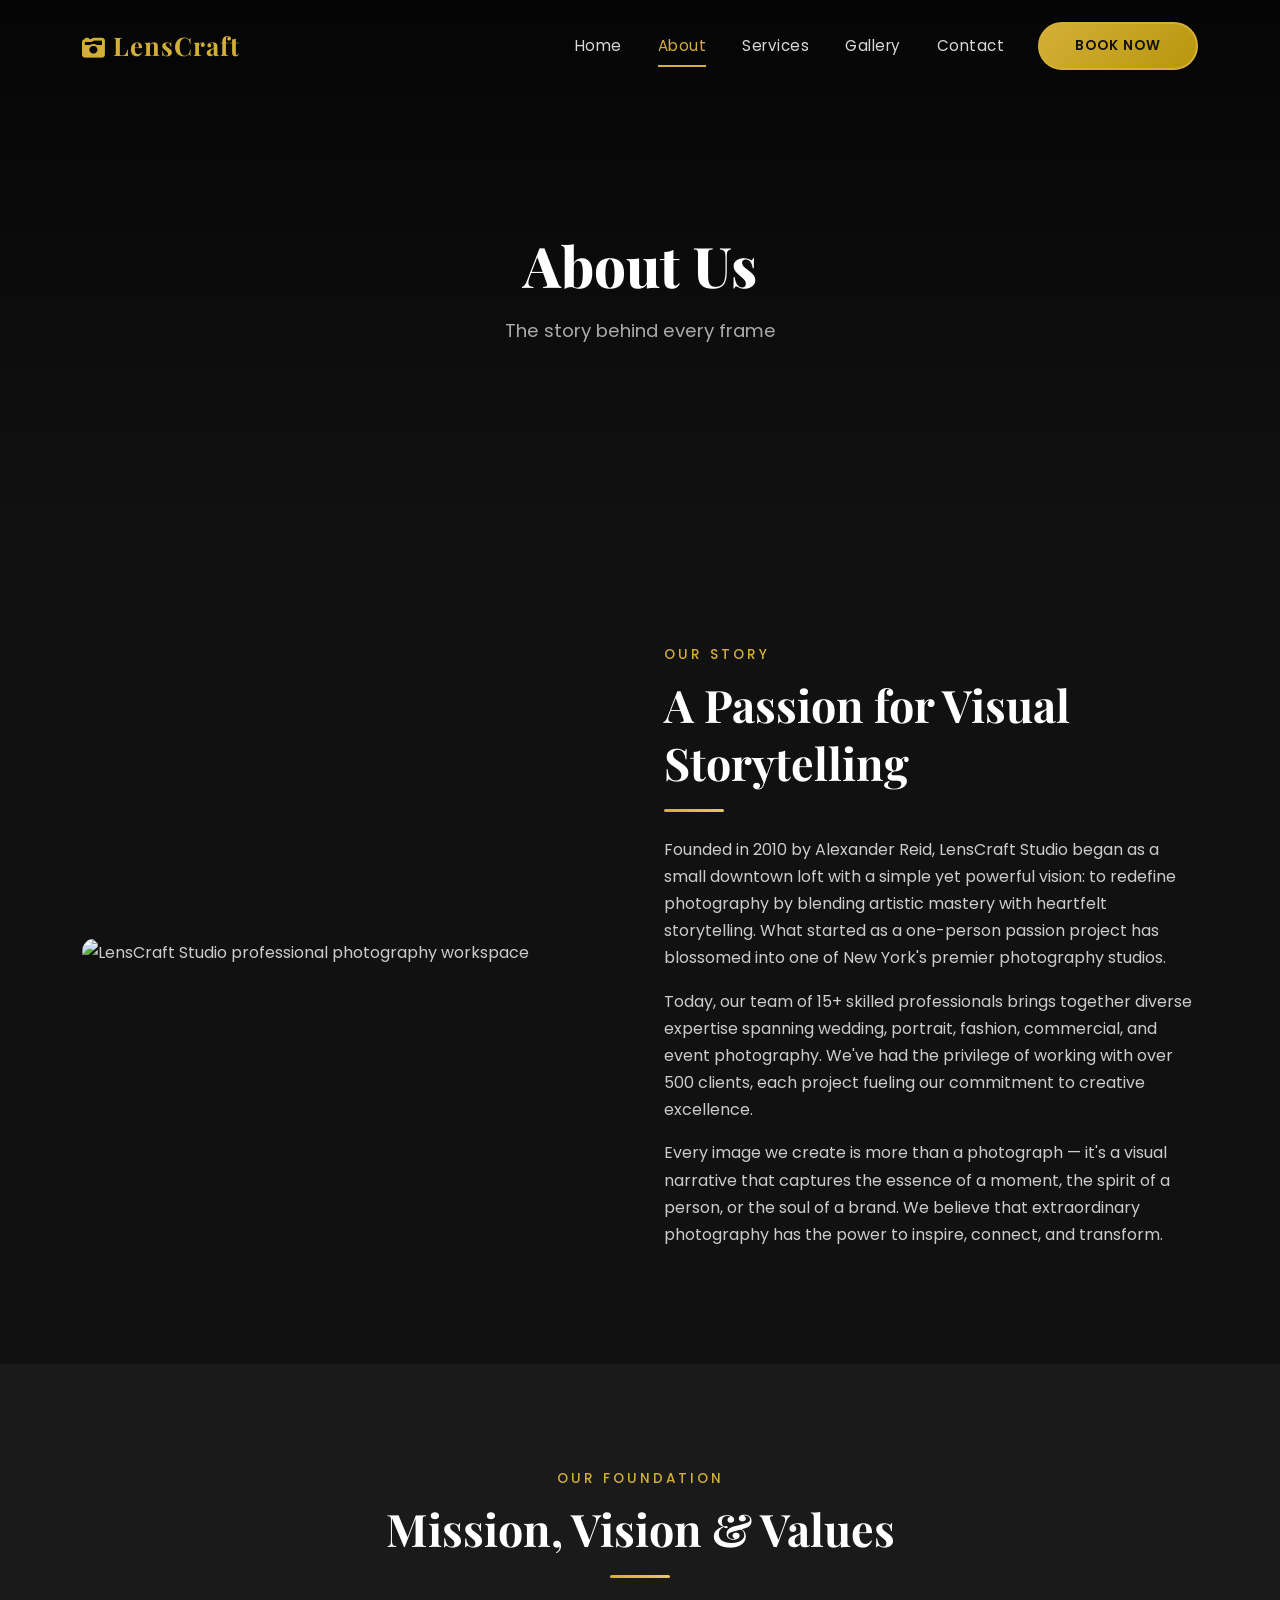
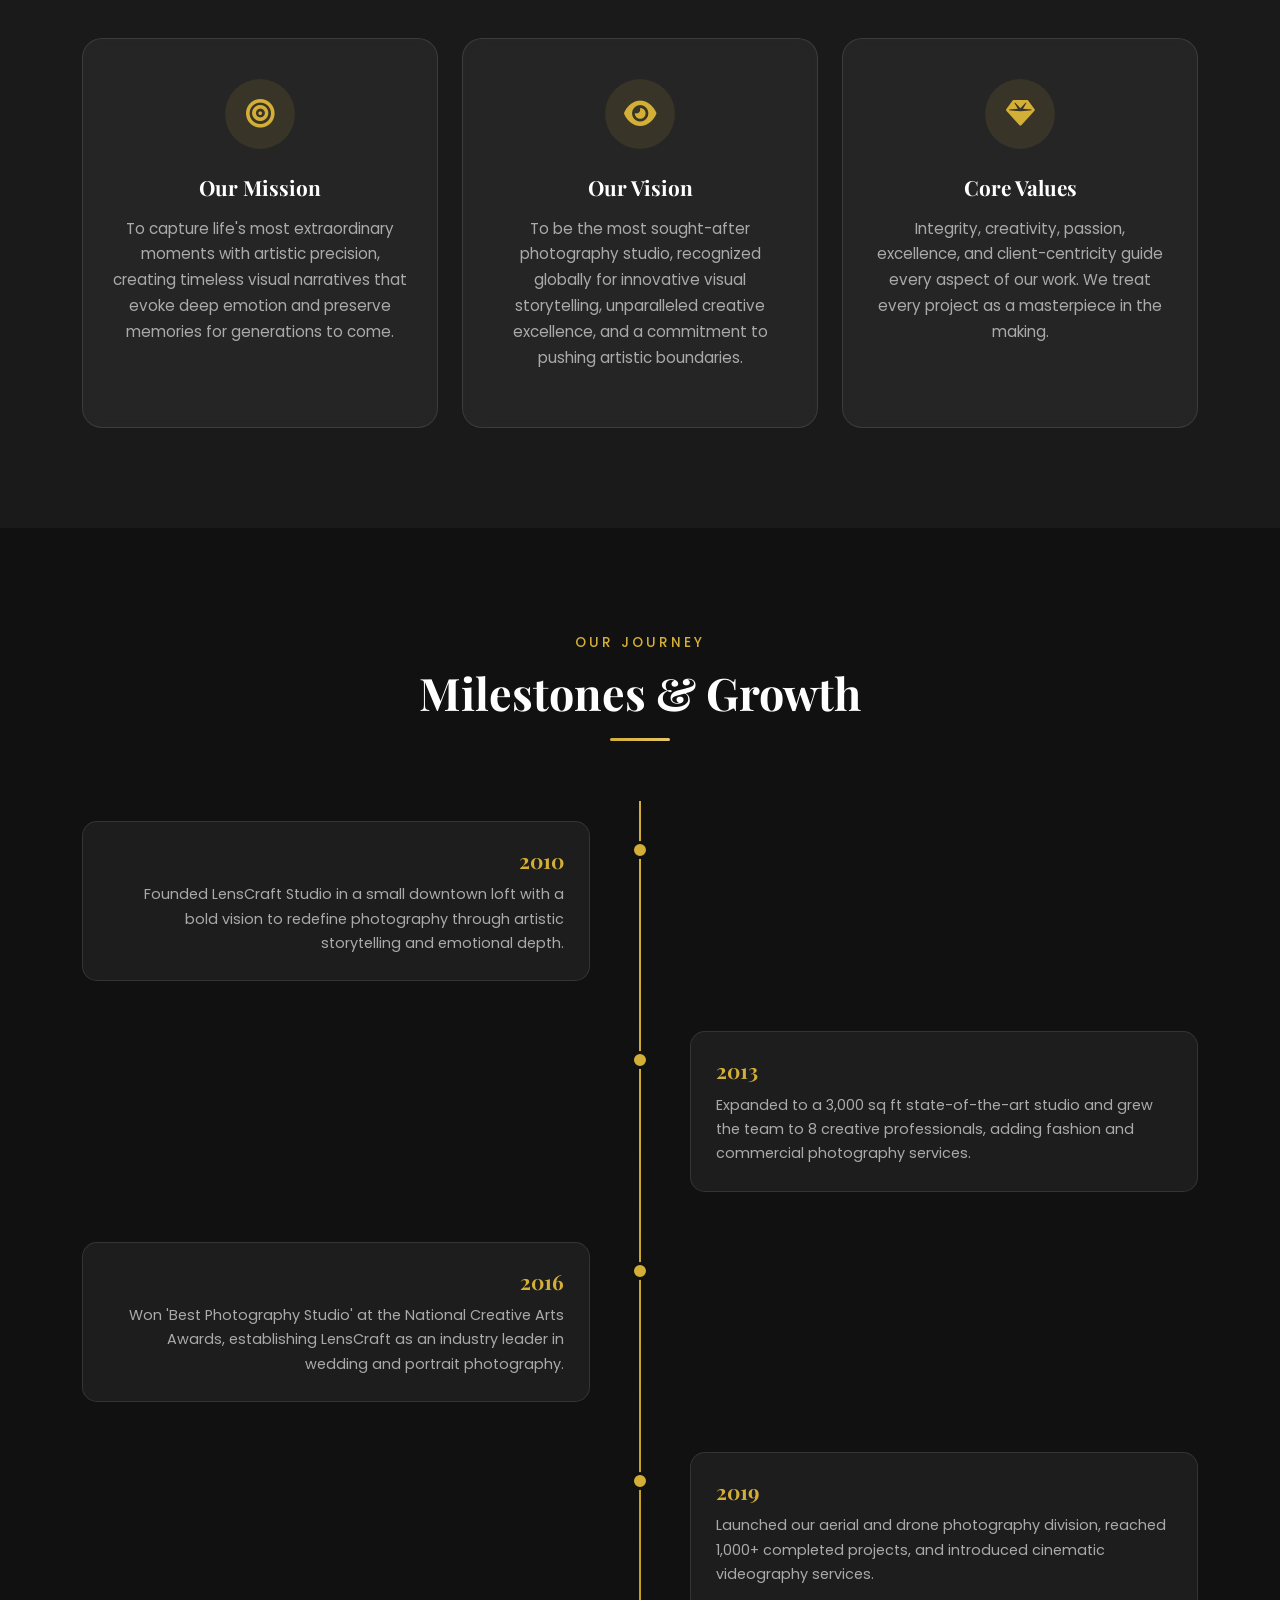
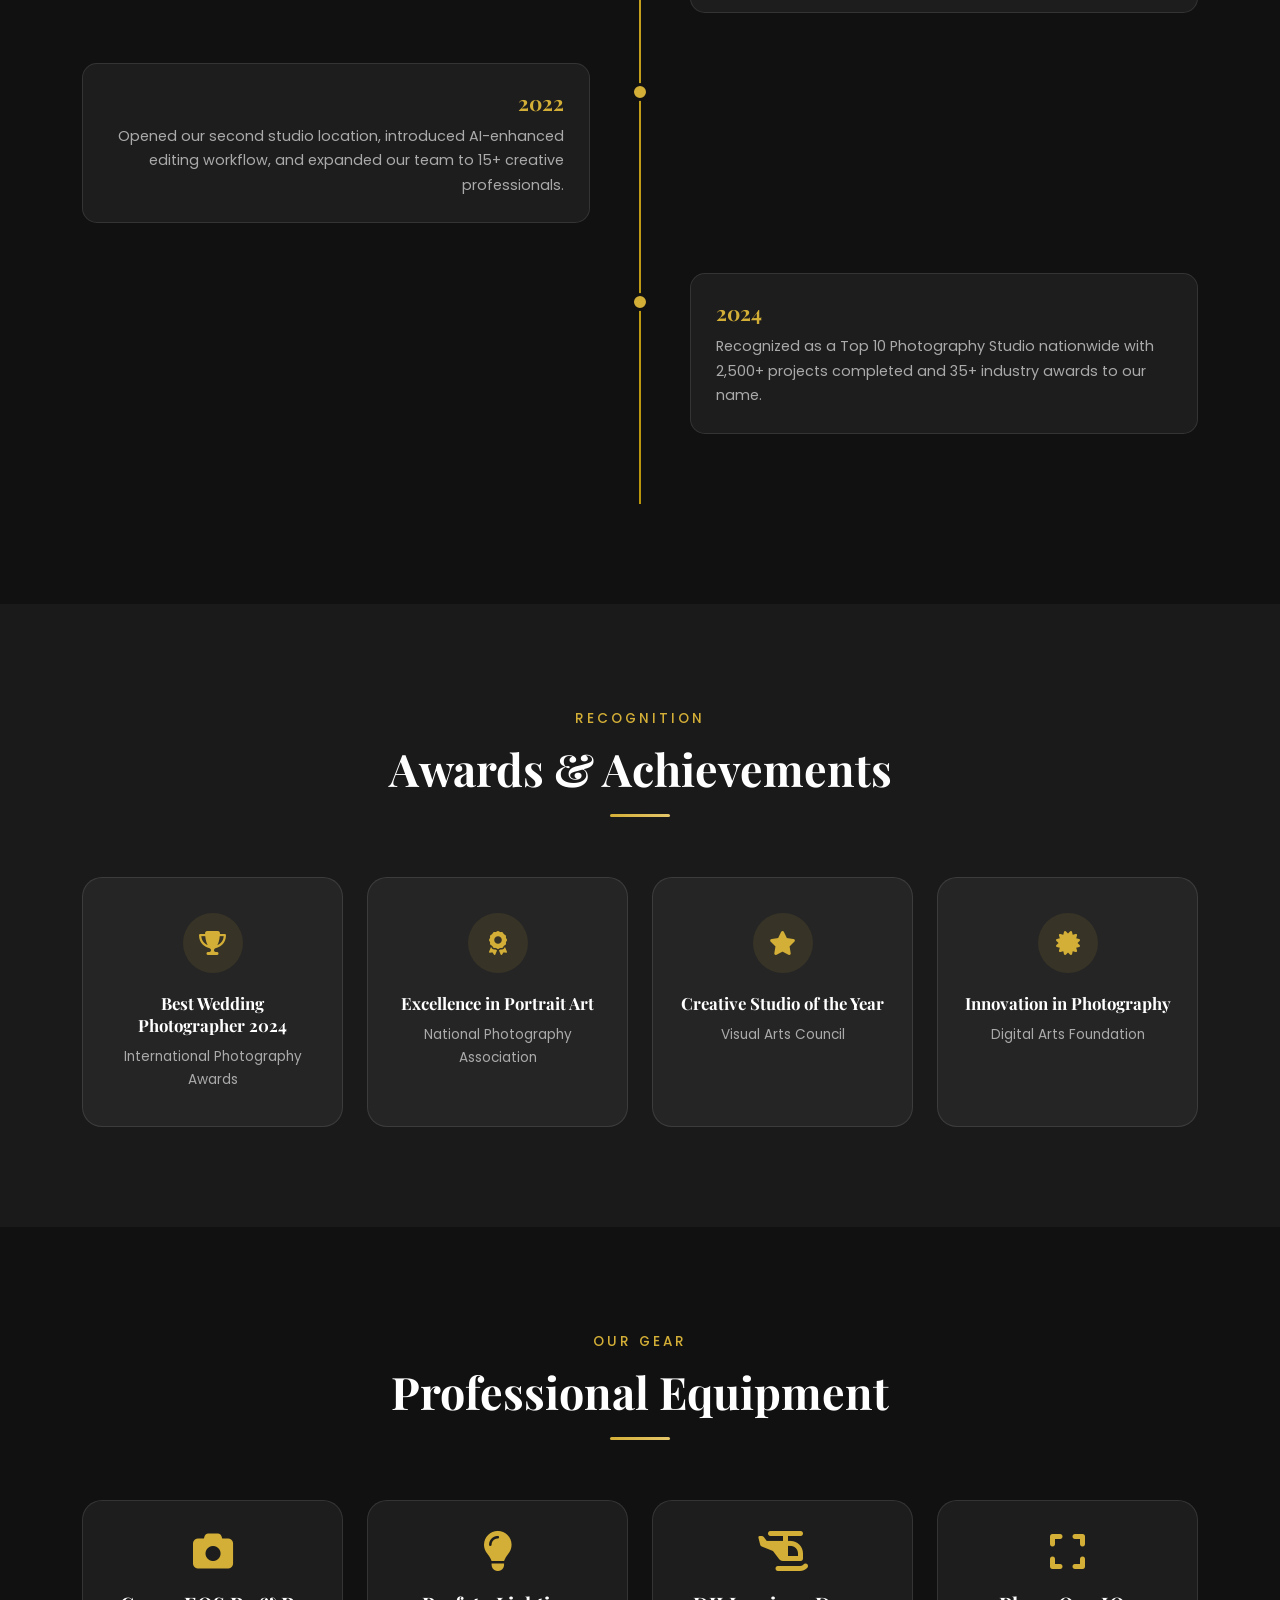
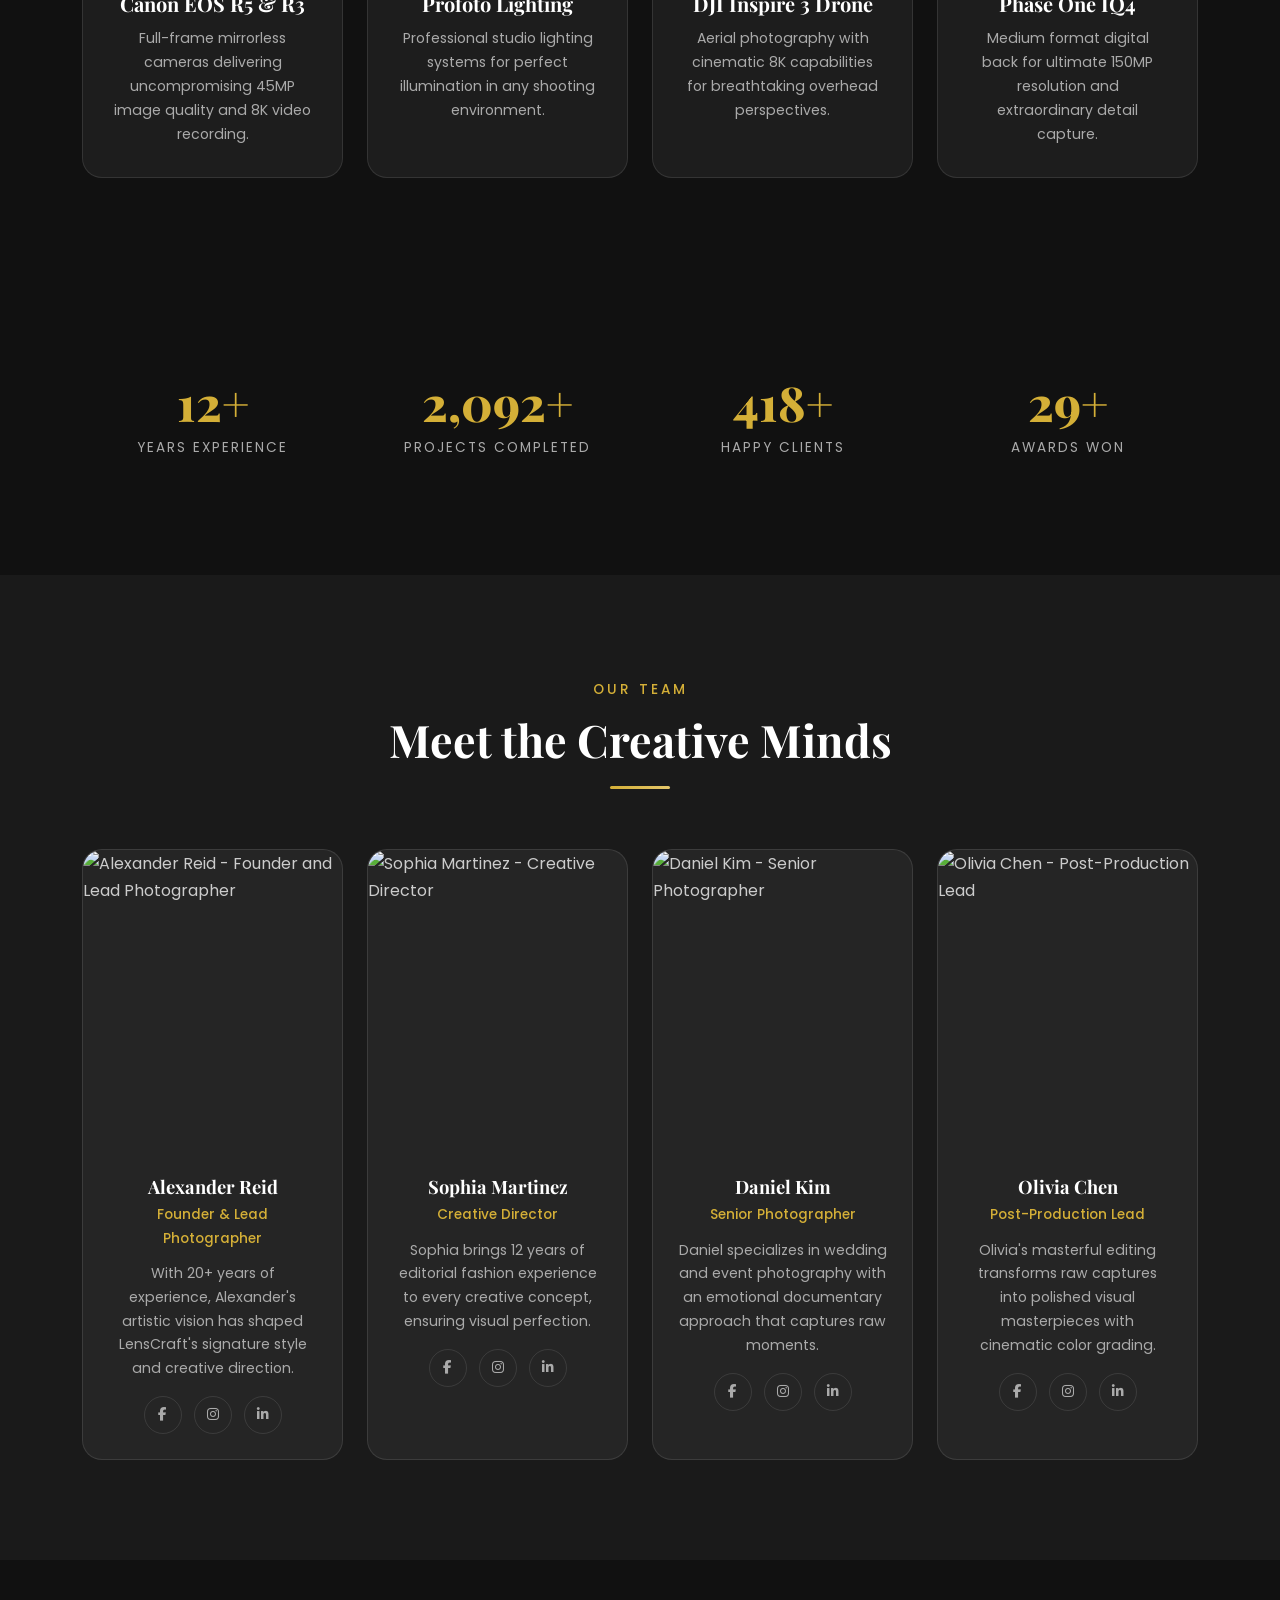
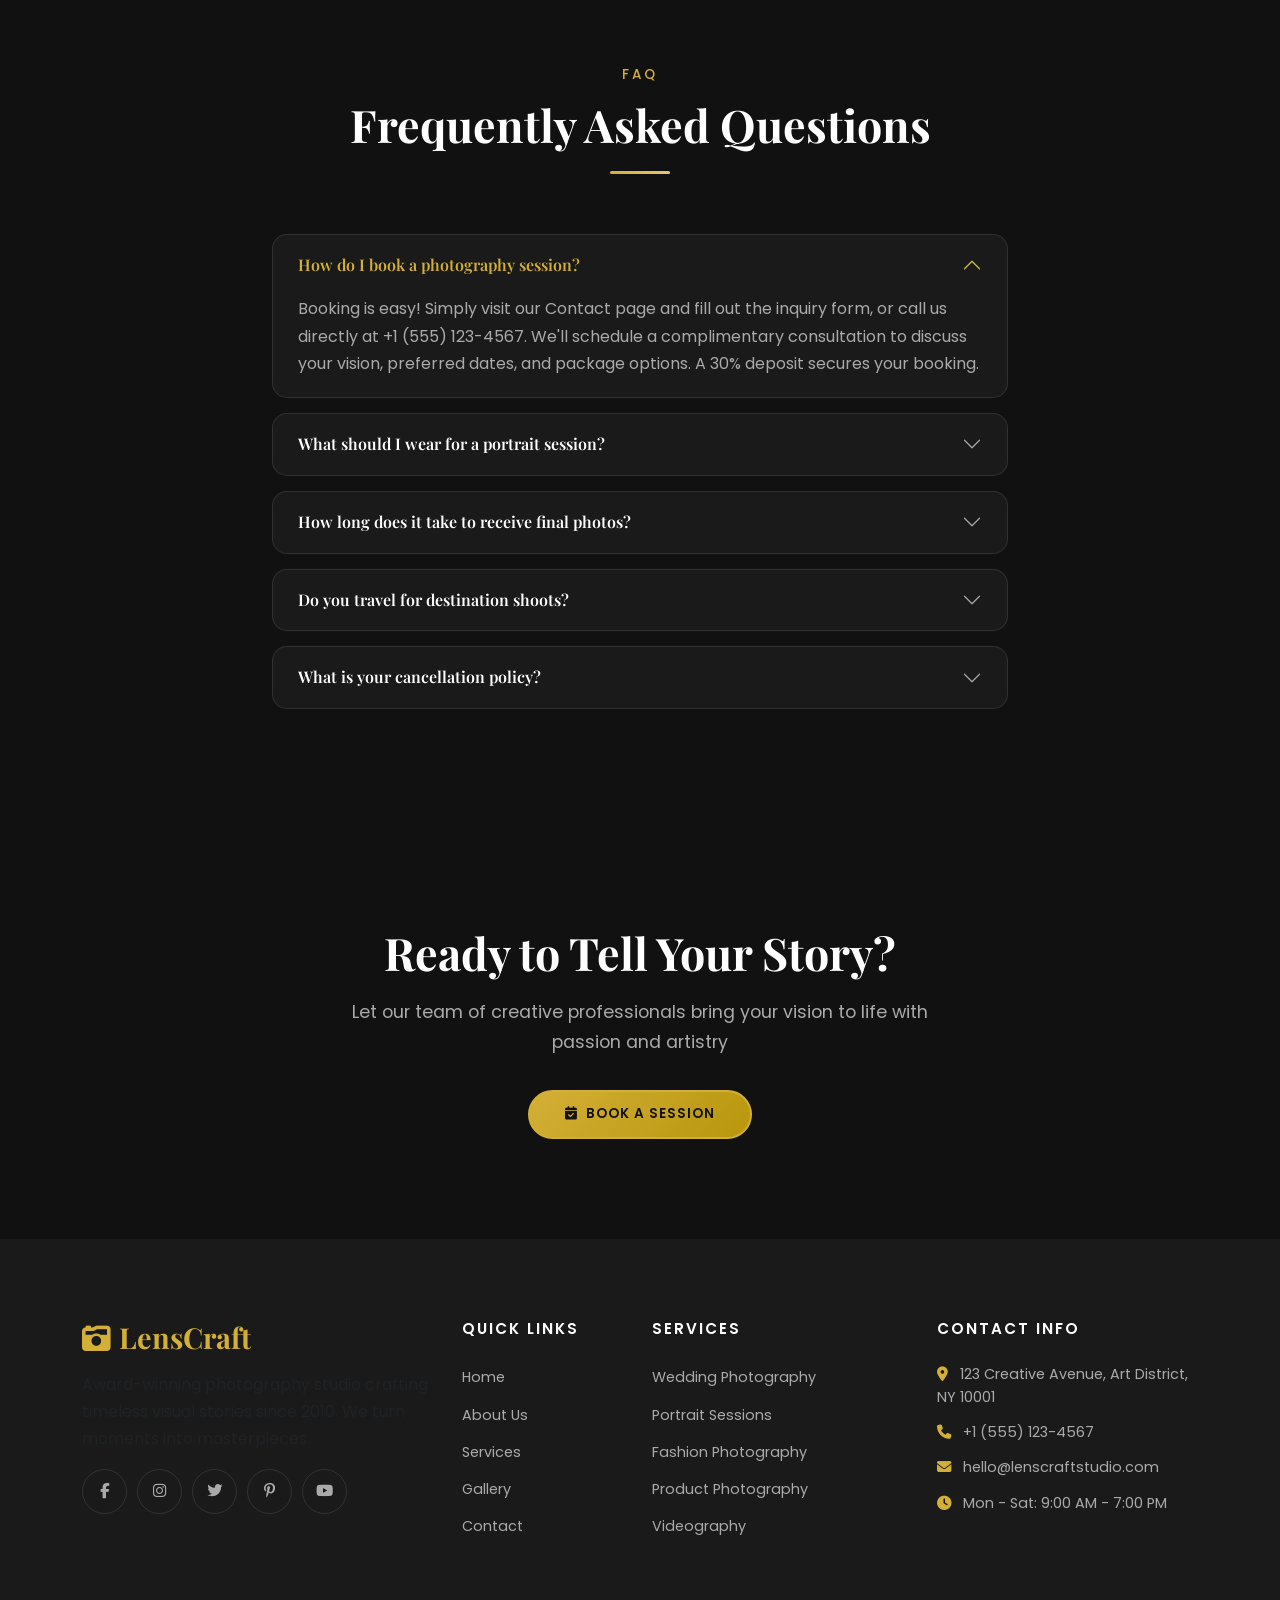
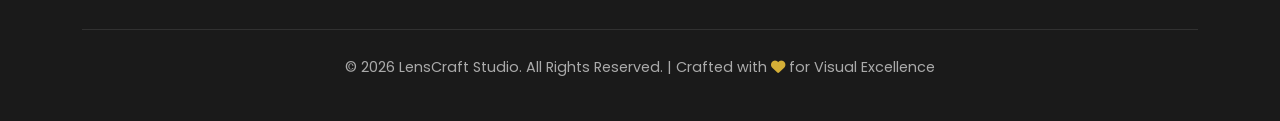
==== commit e179e2a1: "Updated website and added Netlify URL" ====
--- a/about.html
+++ b/about.html
@@ -51,12 +51,6 @@
     <section class="page-hero" style="background-image: url('https://images.unsplash.com/photo-1554048612-b6a482bc67e5?w=1920&q=80');" aria-label="About page hero">
         <div class="hero-overlay"></div>
         <div class="hero-content">
-            <nav class="page-breadcrumb" aria-label="Breadcrumb">
-                <ol class="breadcrumb">
-                    <li class="breadcrumb-item"><a href="index.html">Home</a></li>
-                    <li class="breadcrumb-item active" aria-current="page">About</li>
-                </ol>
-            </nav>
             <h1 class="hero-title reveal">About Us</h1>
             <p class="hero-subtitle reveal reveal-delay-1">The story behind every frame</p>
         </div>
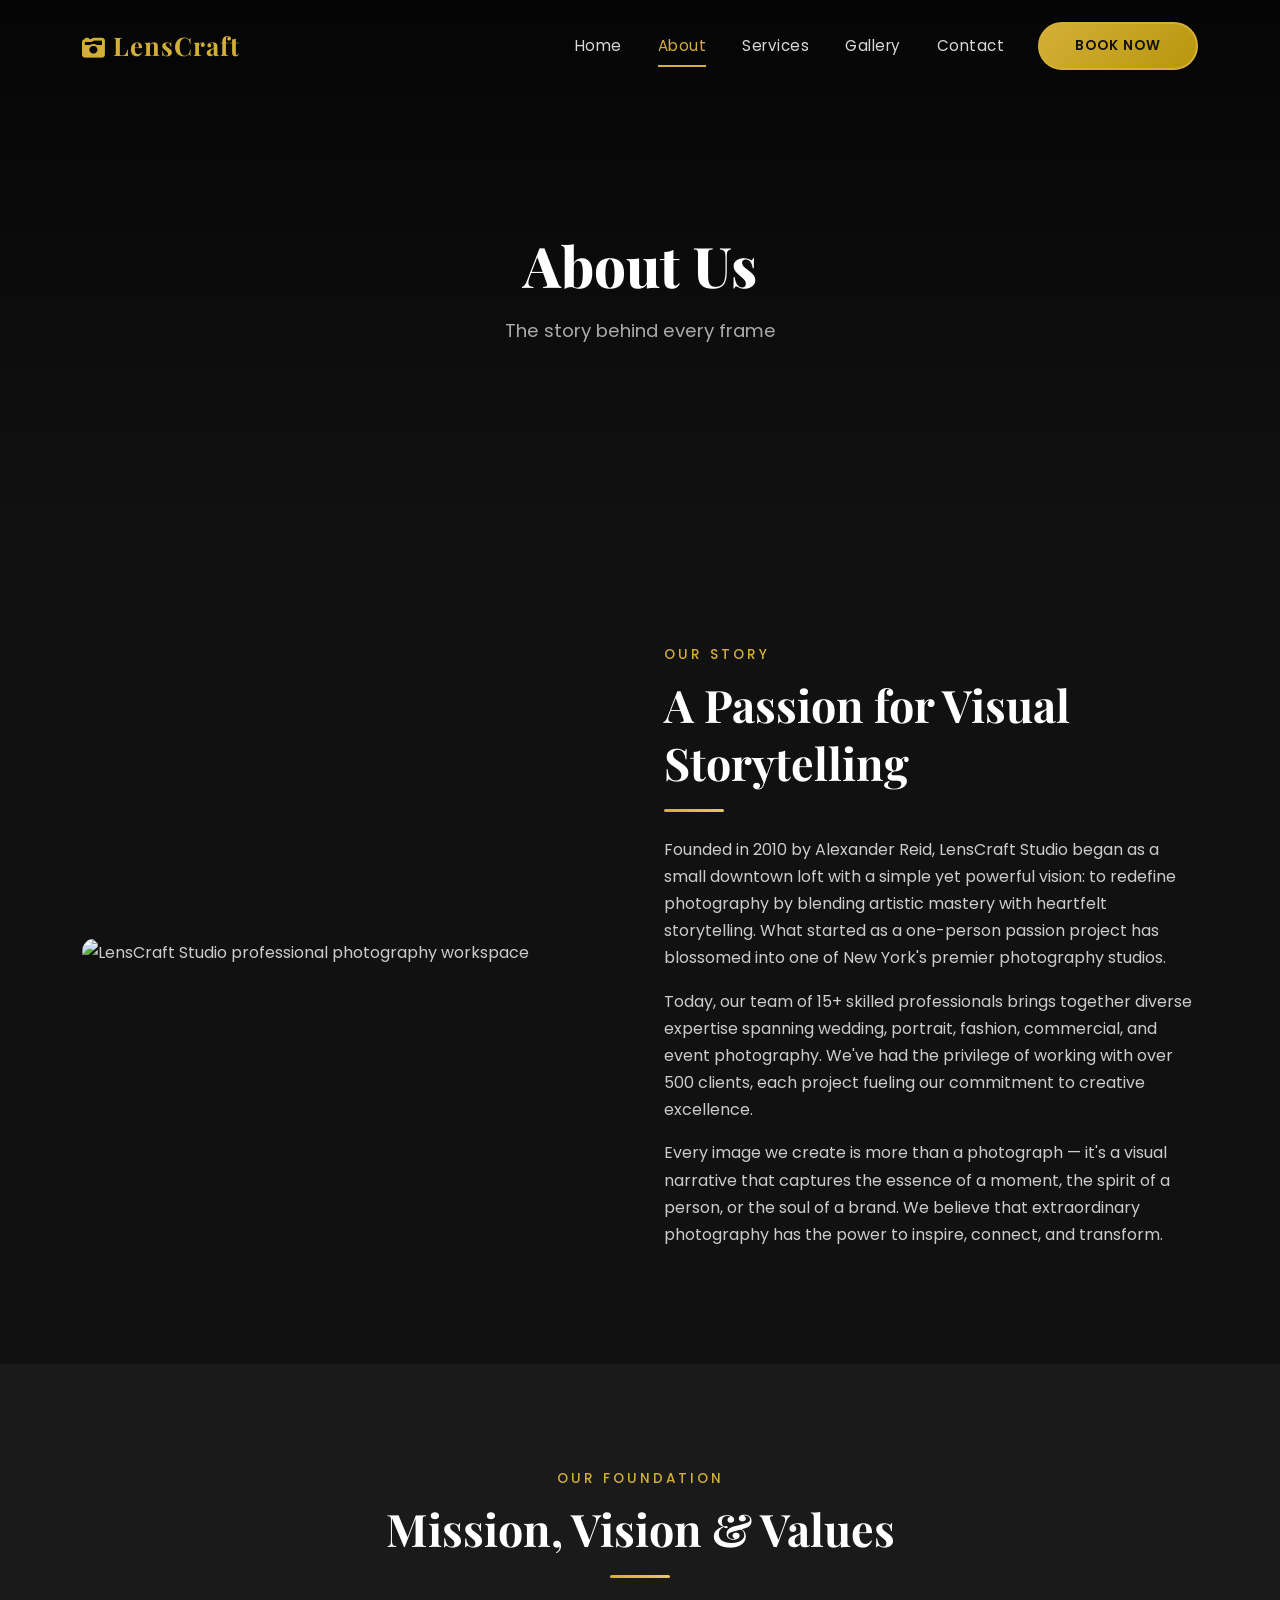
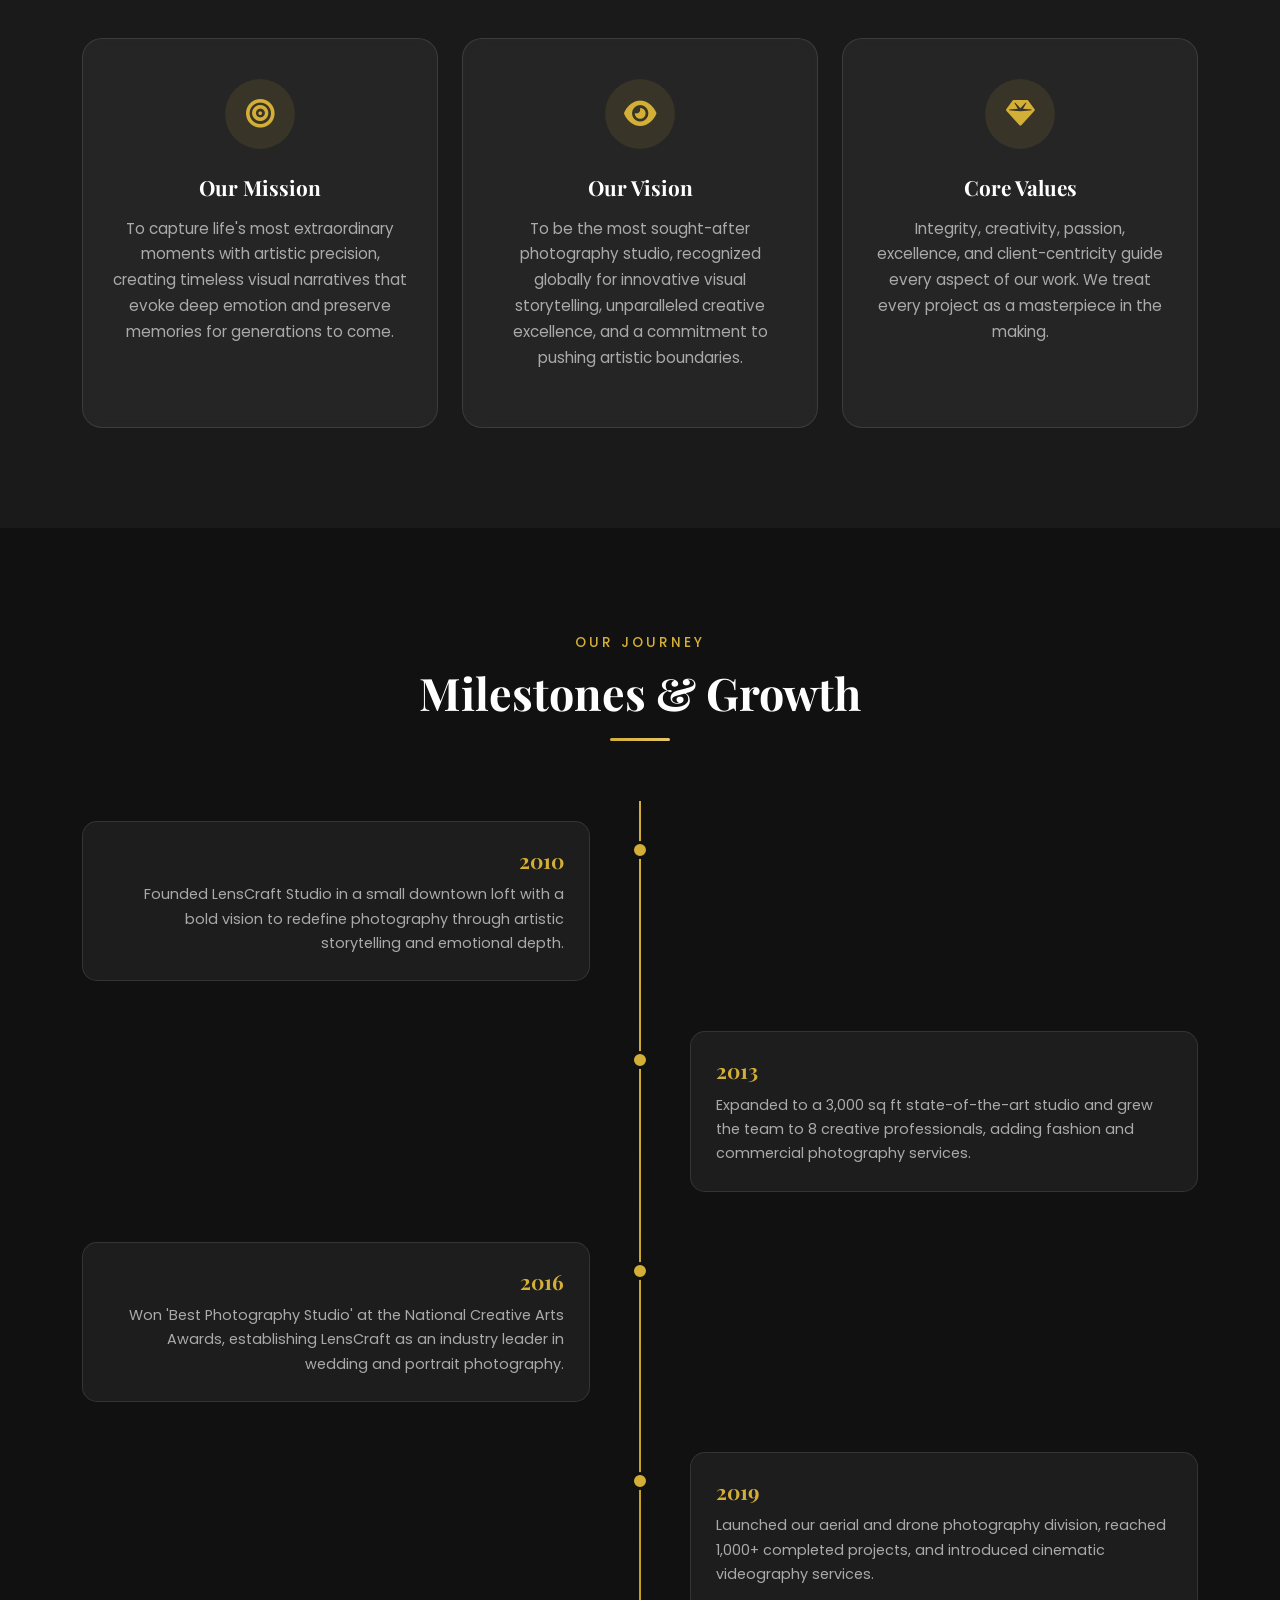
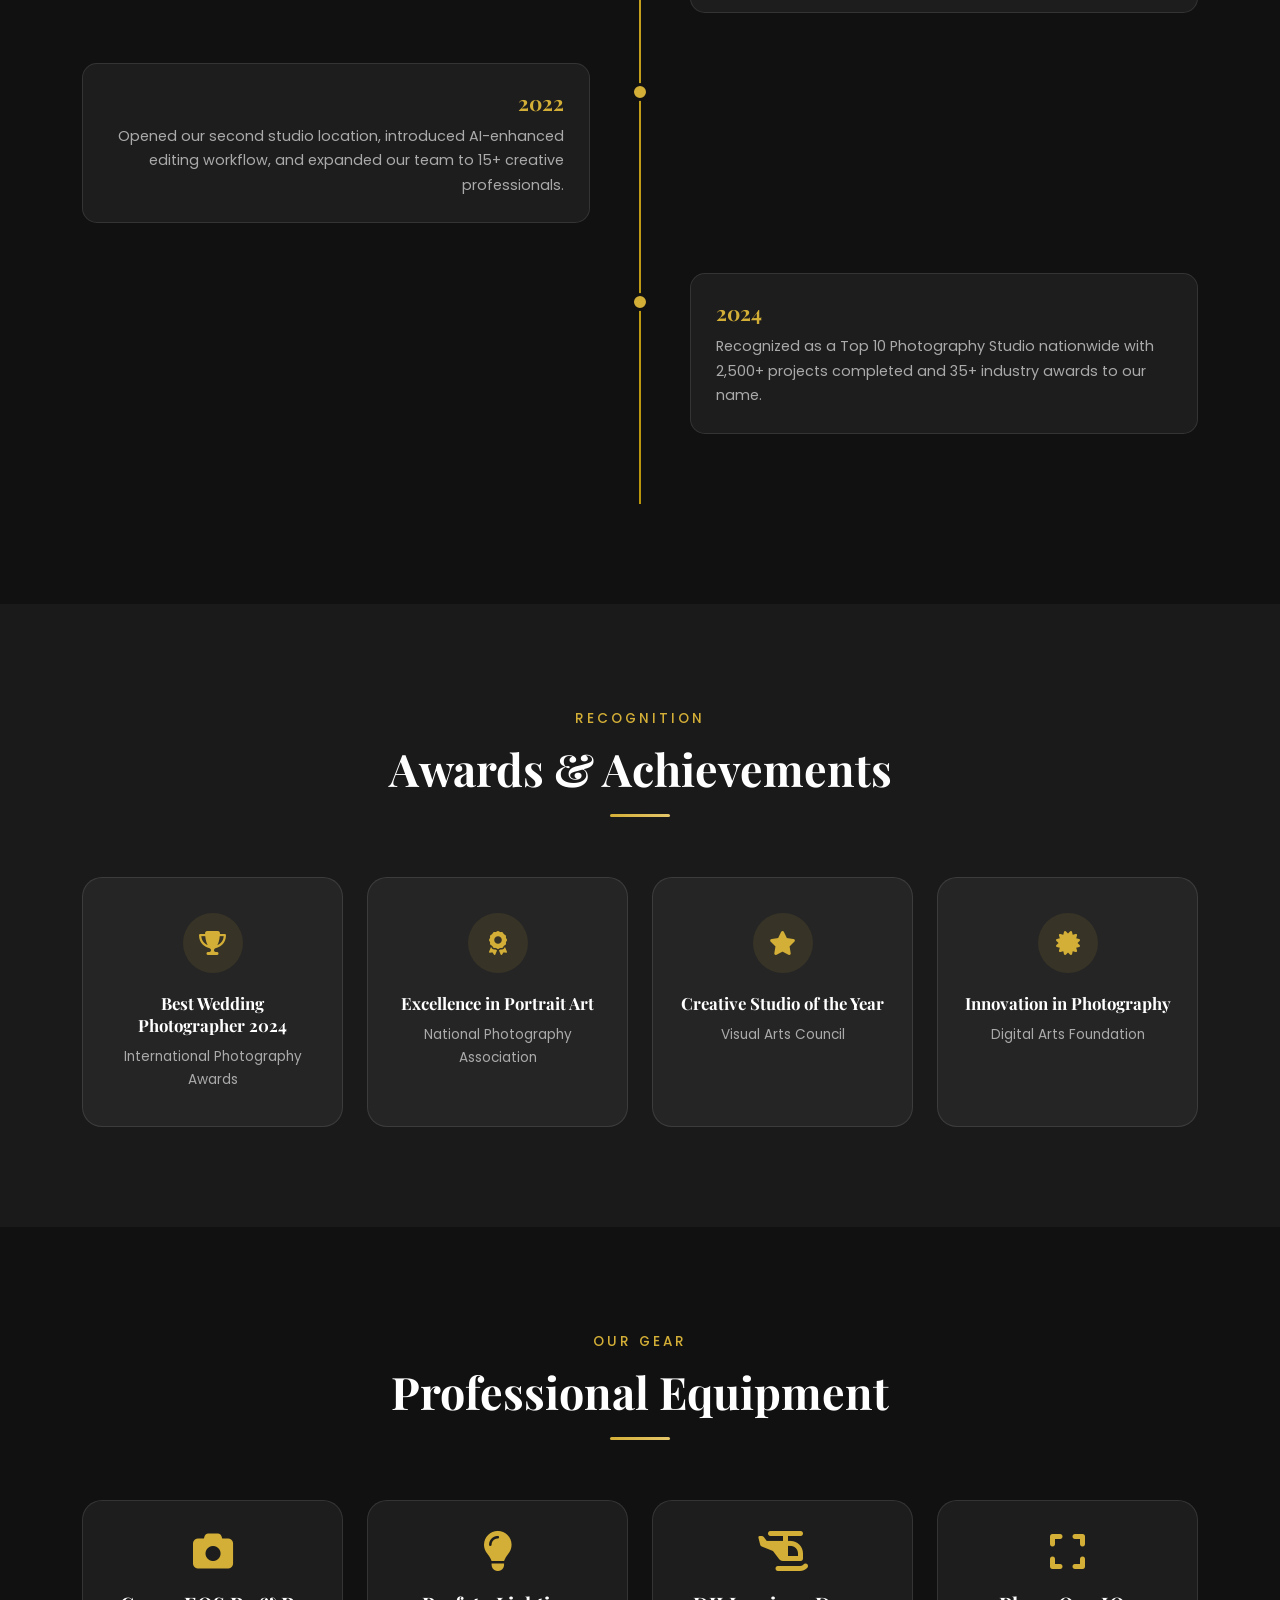
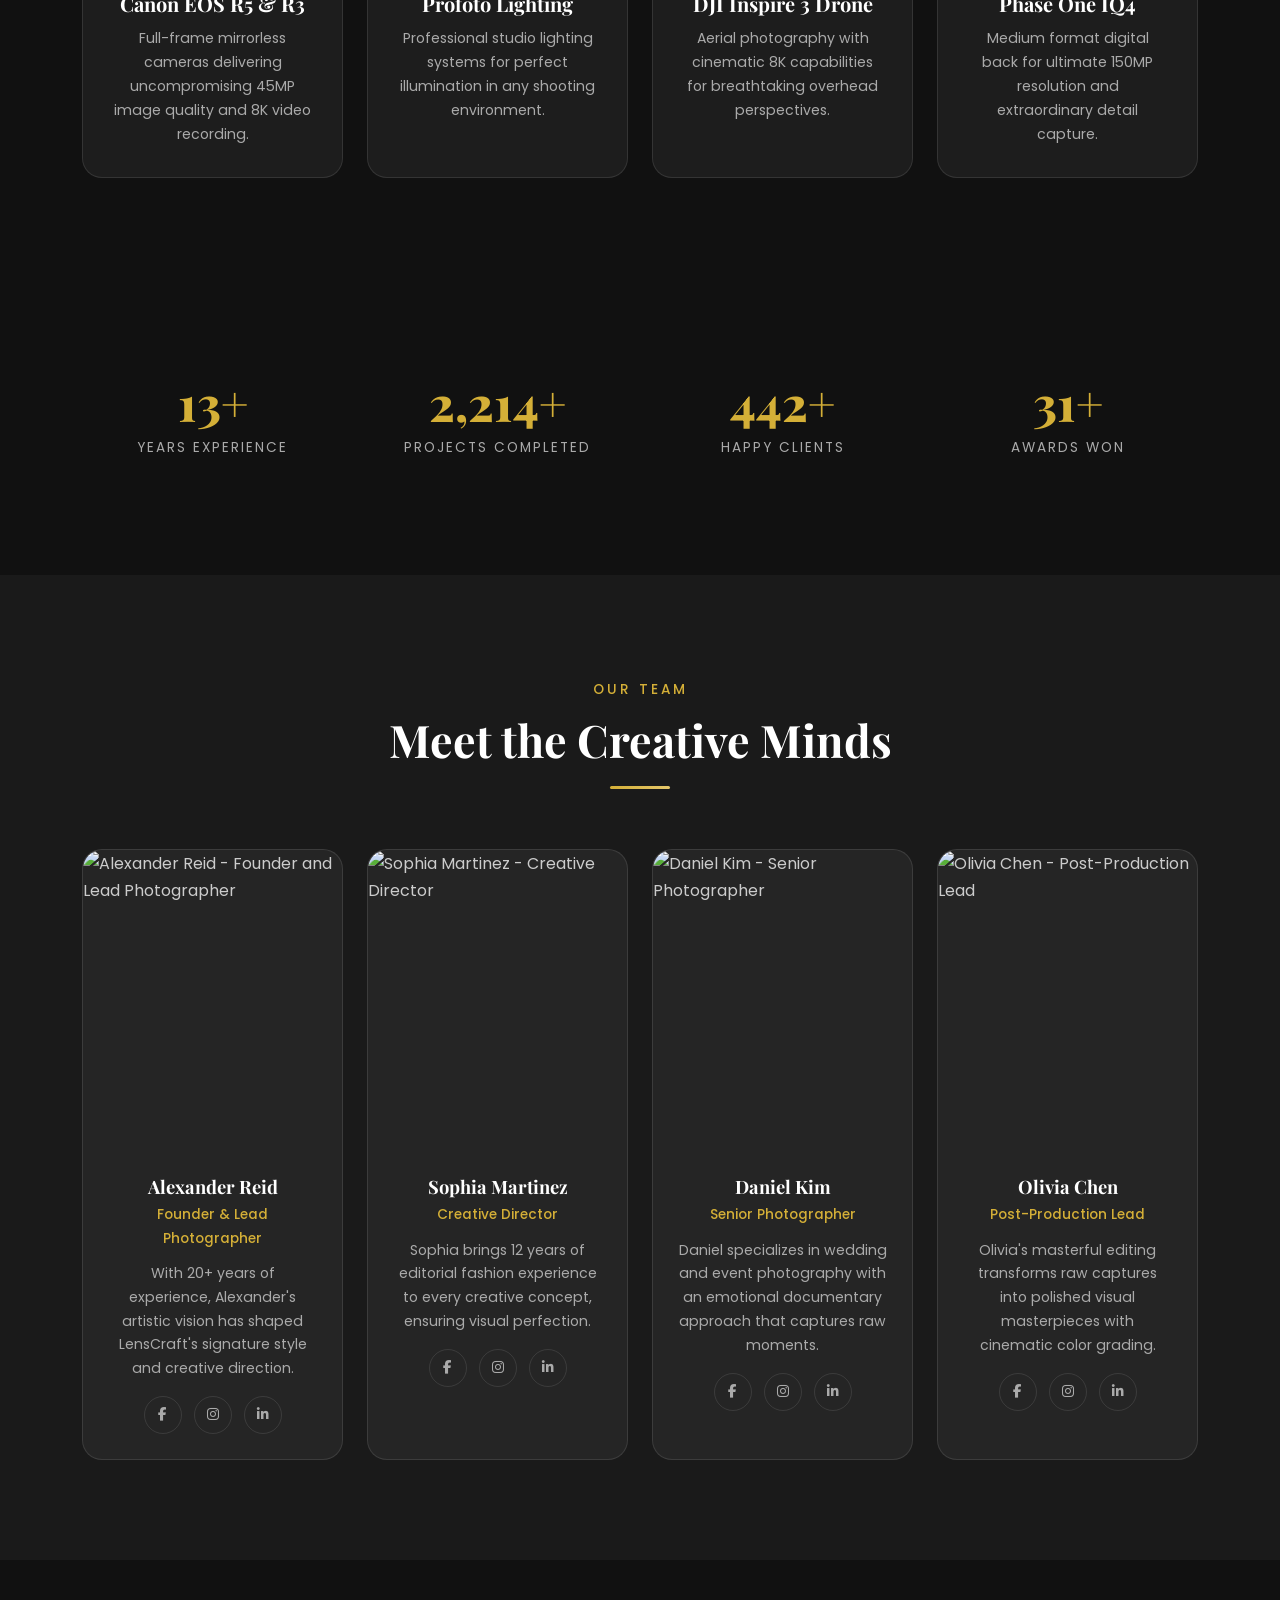
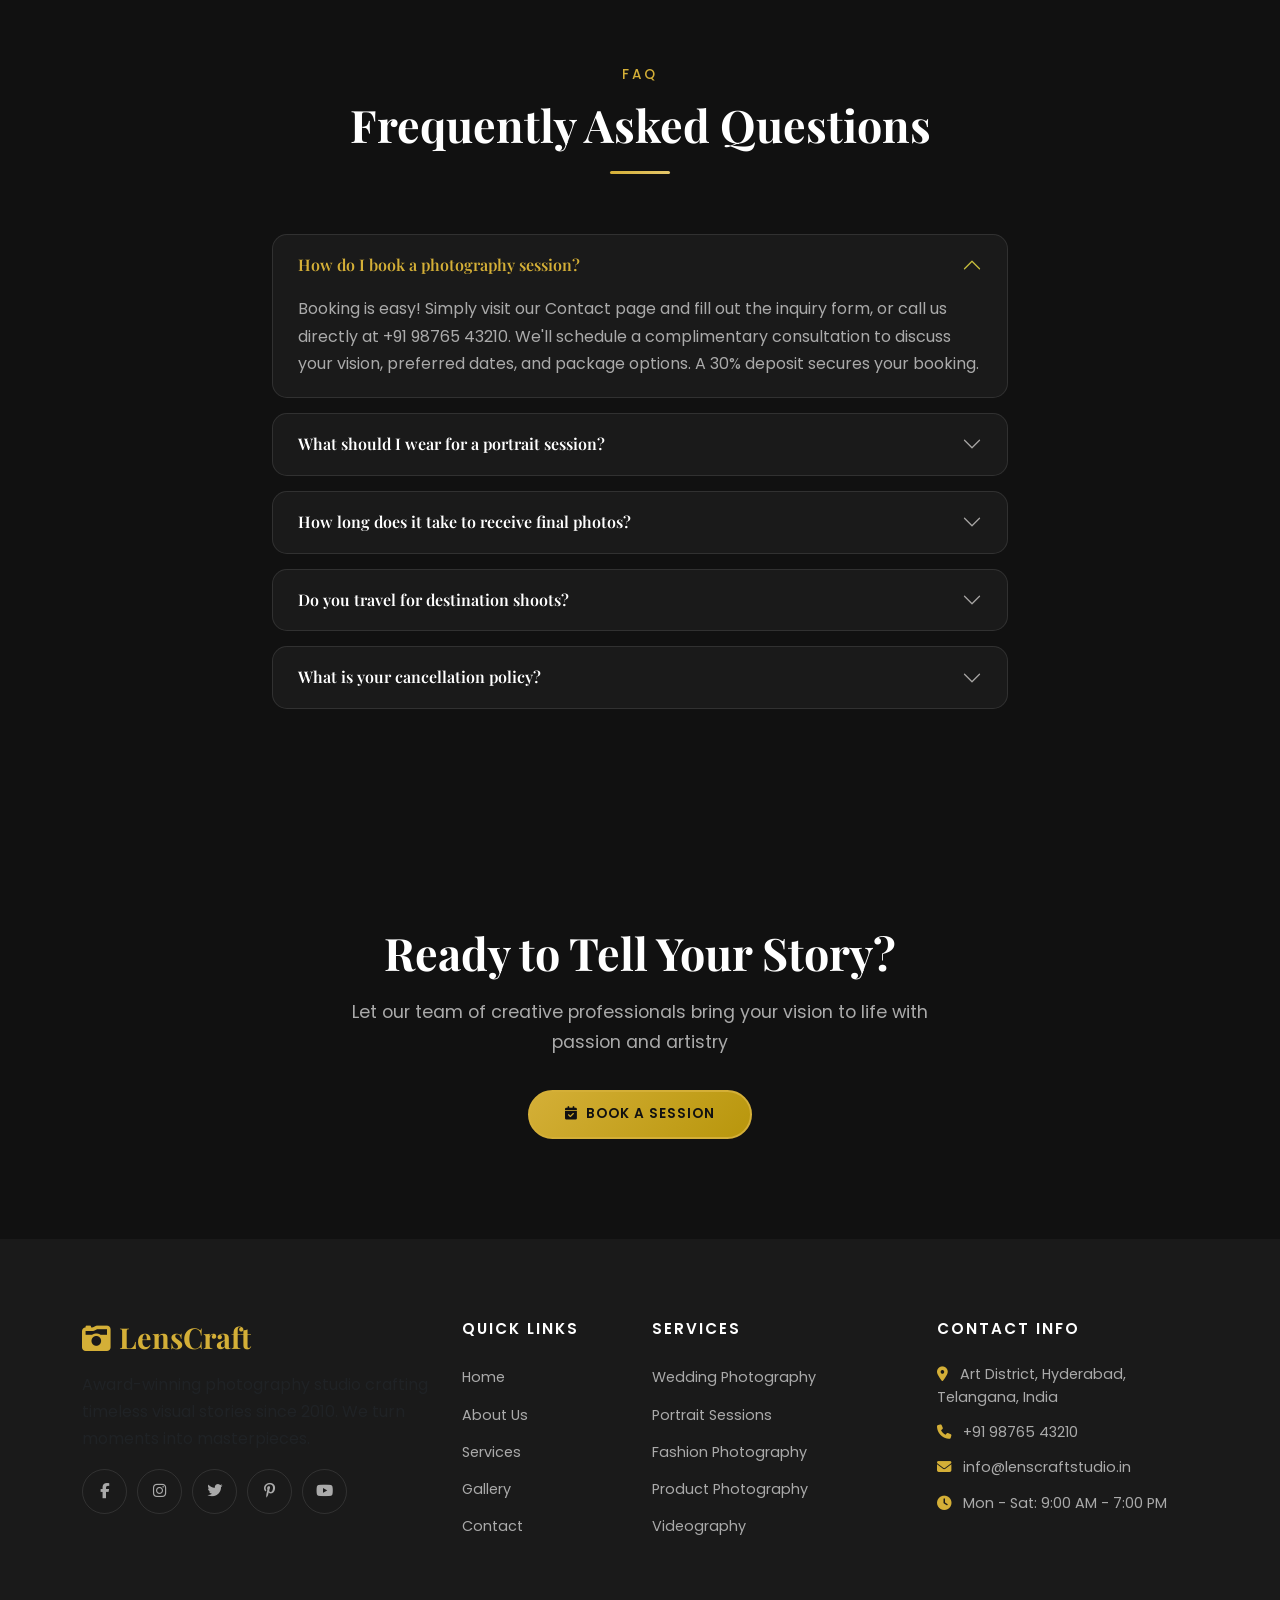
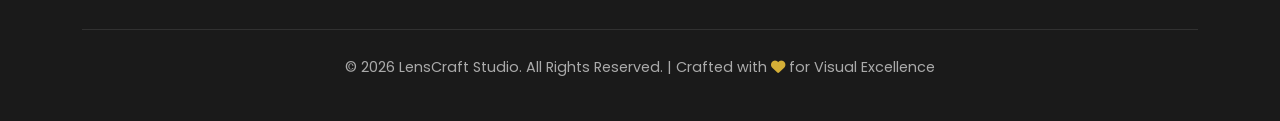
==== commit 86f6be04: "Updated project" ====
--- a/about.html
+++ b/about.html
@@ -42,7 +42,7 @@
                     <li class="nav-item"><a class="nav-link" href="gallery.html">Gallery</a></li>
                     <li class="nav-item"><a class="nav-link" href="contact.html">Contact</a></li>
                 </ul>
-                <a href="contact.html" class="btn btn-gold">Book Now</a>
+                <a href="booking.html" class="btn btn-gold">Book Now</a>
             </div>
         </div>
     </nav>
@@ -376,7 +376,7 @@
                         <div class="accordion-item">
                             <h2 class="accordion-header"><button class="accordion-button" type="button" data-bs-toggle="collapse" data-bs-target="#faq1" aria-expanded="true">How do I book a photography session?</button></h2>
                             <div id="faq1" class="accordion-collapse collapse show" data-bs-parent="#aboutFAQ">
-                                <div class="accordion-body">Booking is easy! Simply visit our Contact page and fill out the inquiry form, or call us directly at +1 (555) 123-4567. We'll schedule a complimentary consultation to discuss your vision, preferred dates, and package options. A 30% deposit secures your booking.</div>
+                                <div class="accordion-body">Booking is easy! Simply visit our Contact page and fill out the inquiry form, or call us directly at +91 98765 43210. We'll schedule a complimentary consultation to discuss your vision, preferred dates, and package options. A 30% deposit secures your booking.</div>
                             </div>
                         </div>
                         <div class="accordion-item">
@@ -416,7 +416,7 @@
             <h2 class="reveal">Ready to Tell Your Story?</h2>
             <p class="reveal reveal-delay-1">Let our team of creative professionals bring your vision to life with passion and artistry</p>
             <div class="reveal reveal-delay-2">
-                <a href="contact.html" class="btn btn-gold"><i class="fas fa-calendar-check me-2"></i>Book a Session</a>
+                <a href="booking.html" class="btn btn-gold"><i class="fas fa-calendar-check me-2"></i>Book a Session</a>
             </div>
         </div>
     </section>
@@ -459,9 +459,9 @@
                 <div class="col-lg-3 col-md-6 mb-4">
                     <h5 class="footer-heading">Contact Info</h5>
                     <ul class="list-unstyled footer-contact">
-                        <li><i class="fas fa-map-marker-alt me-2 gold-text"></i> 123 Creative Avenue, Art District, NY 10001</li>
-                        <li><i class="fas fa-phone me-2 gold-text"></i> +1 (555) 123-4567</li>
-                        <li><i class="fas fa-envelope me-2 gold-text"></i> hello@lenscraftstudio.com</li>
+                        <li><i class="fas fa-map-marker-alt me-2 gold-text"></i> Art District, Hyderabad, Telangana, India</li>
+                        <li><i class="fas fa-phone me-2 gold-text"></i> +91 98765 43210</li>
+                        <li><i class="fas fa-envelope me-2 gold-text"></i> info@lenscraftstudio.in</li>
                         <li><i class="fas fa-clock me-2 gold-text"></i> Mon - Sat: 9:00 AM - 7:00 PM</li>
                     </ul>
                 </div>
